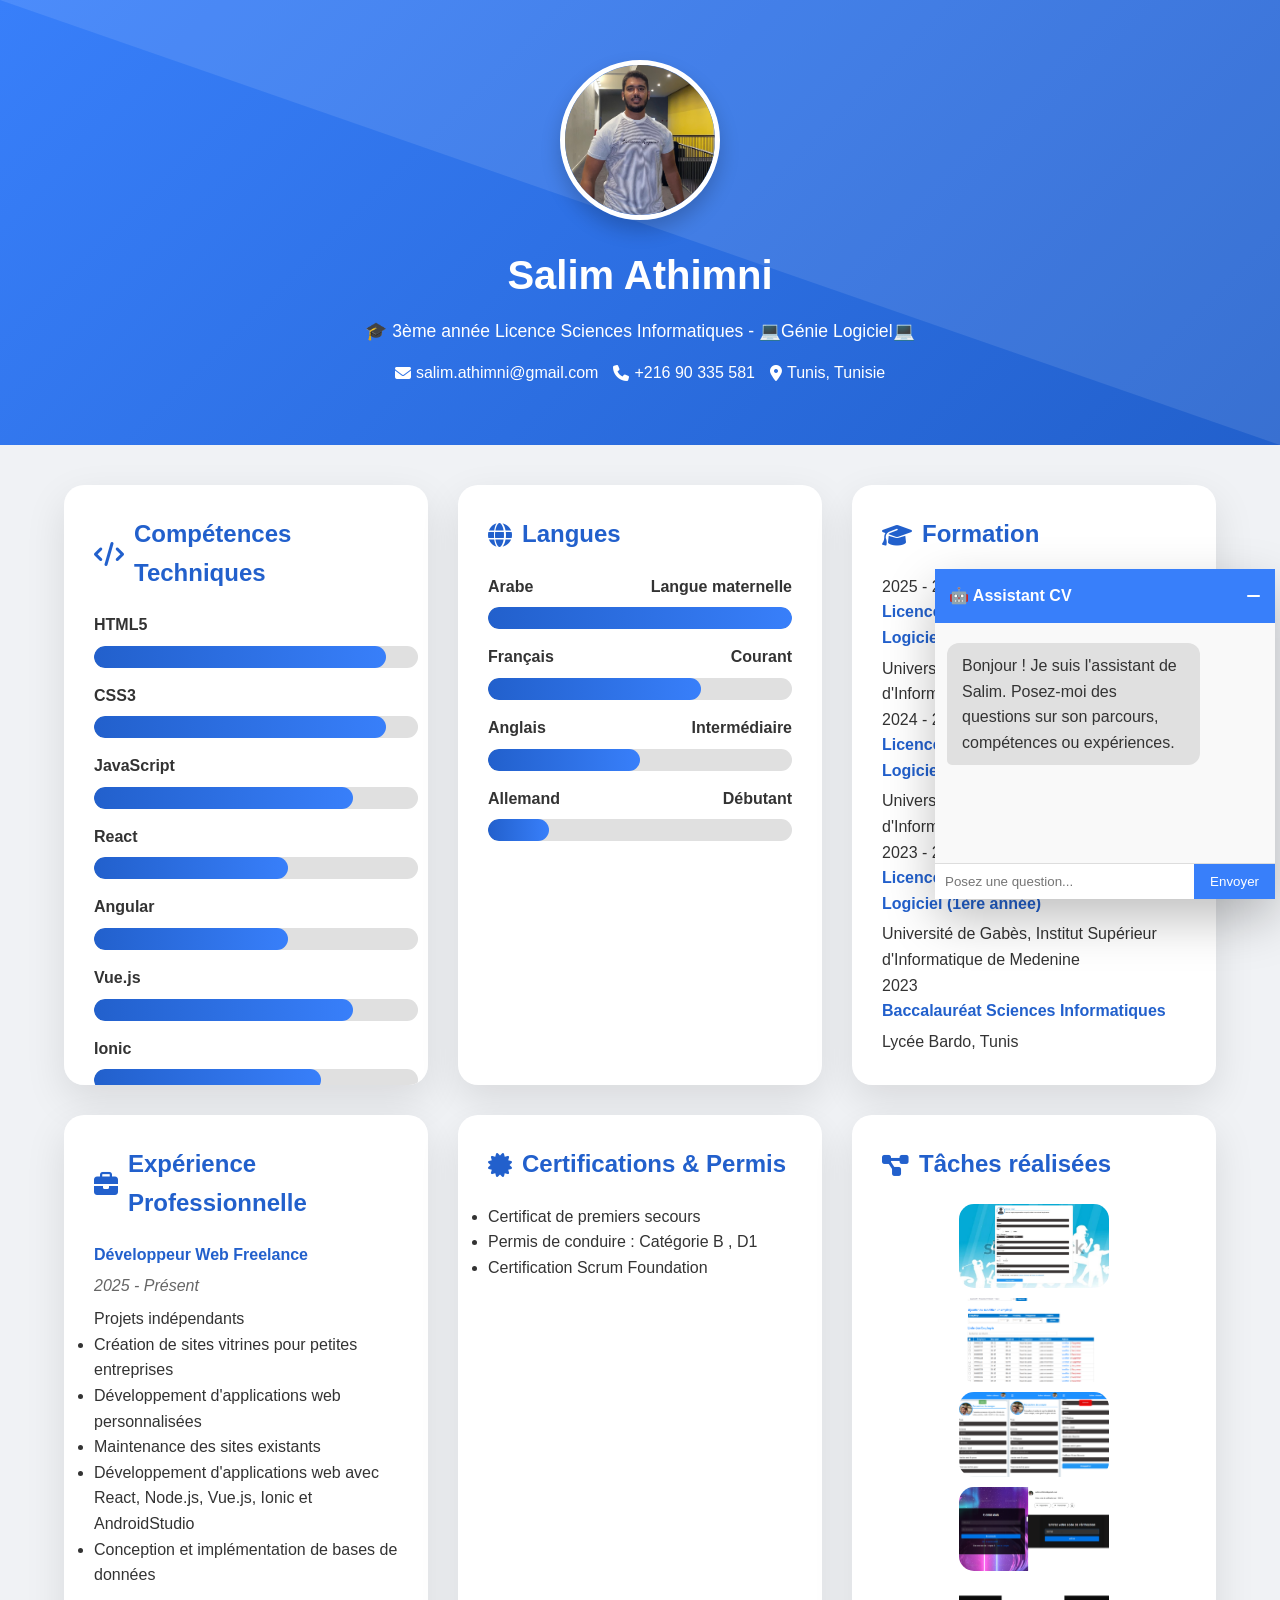
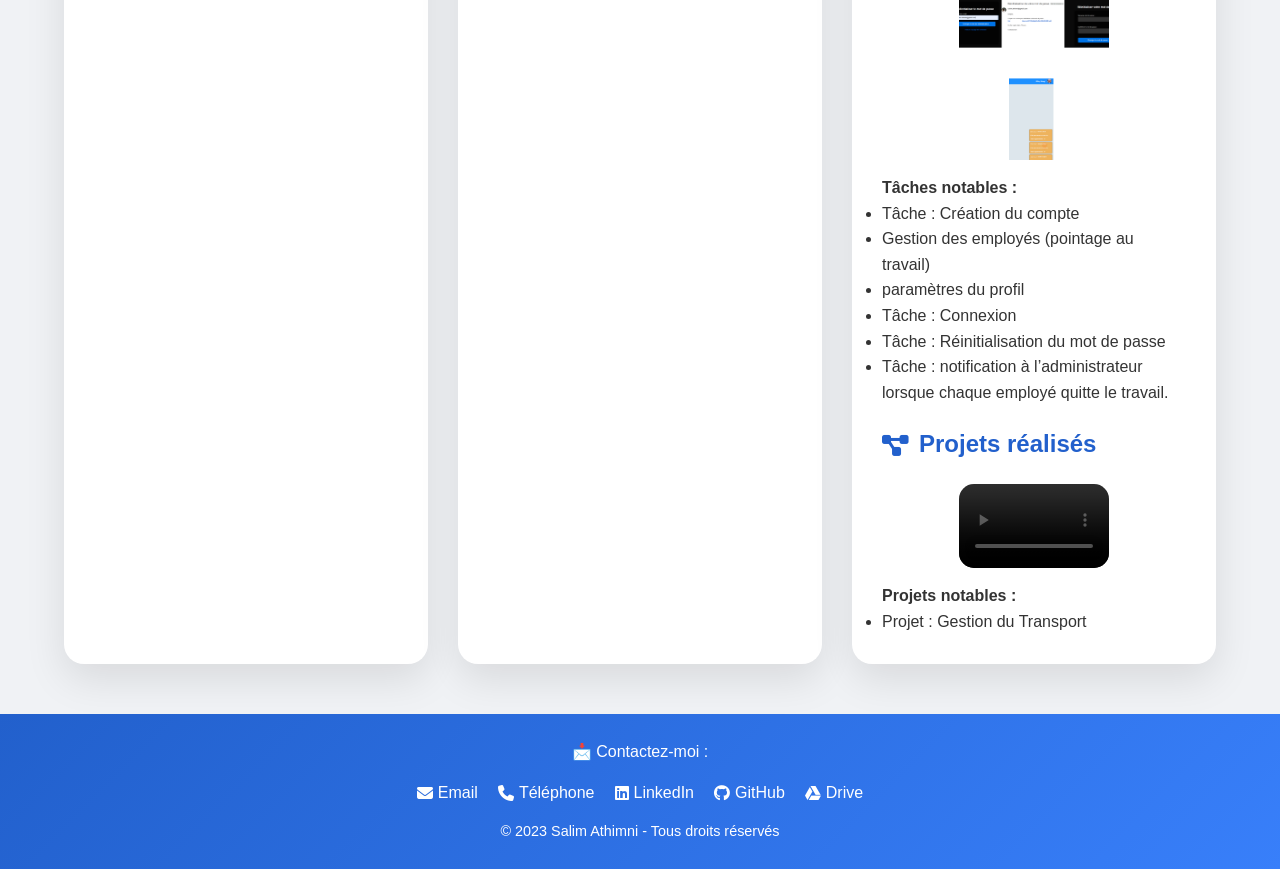
==== index.html @ bae34475 "Add files via upload" ====
<!DOCTYPE html>
<html lang="fr">
<head>
  <meta charset="UTF-8">
  <meta name="viewport" content="width=device-width, initial-scale=1.0">
  <link rel="shortcut icon" type="x-icon" href="icone.png">
  <title>CV - Salim Athimni</title>
  <link rel="stylesheet" href="https://cdnjs.cloudflare.com/ajax/libs/font-awesome/6.4.0/css/all.min.css">
  <link rel="stylesheet" href="style.css">
</head>
<body>
  <!-- Header -->
  <header class="header">
    <img src="Profil.png" alt="Photo de profil" class="profile-pic">
    <h1>Salim Athimni</h1>
    <p>🎓 3ème année Licence Sciences Informatiques - 💻Génie Logiciel💻</p>
    
    <div class="contact-header">
      <a href="mailto:salim.athimni@gmail.com"><i class="fas fa-envelope"></i> salim.athimni@gmail.com</a>
      <a href="tel:+21690335581"><i class="fas fa-phone"></i> +216 90 335 581</a>
      <a href="#"><i class="fas fa-map-marker-alt"></i> Tunis, Tunisie</a>
    </div>
  </header>

  <!-- Container -->
  <main class="container">
    <!-- Compétences -->
    <section class="card skills">
      <h2><i class="fas fa-code"></i> Compétences Techniques</h2>
      <div class="skill"><p>HTML5 <span></span></p><div class="skill-bar"><div style="width:90%"></div></div></div>
      <div class="skill"><p>CSS3 <span></span></p><div class="skill-bar"><div style="width:90%"></div></div></div>
      <div class="skill"><p>JavaScript <span></span></p><div class="skill-bar"><div style="width:80%"></div></div></div>
      <div class="skill"><p>React <span></span></p><div class="skill-bar"><div style="width:60%"></div></div></div>
      <div class="skill"><p>Angular <span></span></p><div class="skill-bar"><div style="width:60%"></div></div></div>
      <div class="skill"><p>Vue.js <span></span></p><div class="skill-bar"><div style="width:80%"></div></div></div>      
      <div class="skill"><p>Ionic <span></span></p><div class="skill-bar"><div style="width:70%"></div></div></div>      
      <div class="skill"><p>AndroidStudio <span></span></p><div class="skill-bar"><div style="width:70%"></div></div></div>      
      <div class="skill"><p>Python <span></span></p><div class="skill-bar"><div style="width:80%"></div></div></div>
      <div class="skill"><p>Java <span></span></p><div class="skill-bar"><div style="width:50%"></div></div></div>
      <div class="skill"><p>PHP / Laravel <span></span></p><div class="skill-bar"><div style="width:80%"></div></div></div>
      <div class="skill"><p>C# / .NET Core <span></span></p><div class="skill-bar"><div style="width:50%"></div></div></div>
      <div class="skill"><p>SQL Server <span></span></p><div class="skill-bar"><div style="width:70%"></div></div></div>
      <div class="skill"><p>MongoDB <span></span></p><div class="skill-bar"><div style="width:70%"></div></div></div>
      <div class="skill"><p>Docker <span></span></p><div class="skill-bar"><div style="width:60%"></div></div></div>
      <div class="skill"><p>Git & GitHub <span></span></p><div class="skill-bar"><div style="width:50%"></div></div></div>
      <div class="skill"><p>Réseau <span></span></p><div class="skill-bar"><div style="width:50%"></div></div></div>
      <div class="skill"><p>Sécurité informatique <span></span></p><div class="skill-bar"><div style="width:50%"></div></div></div>
      <div class="skill"><p>Machine Learning <span></span></p><div class="skill-bar"><div style="width:80%"></div></div></div>
      <div class="skill"><p>Data Science / AI <span></span></p><div class="skill-bar"><div style="width:50%"></div></div></div>
      <div class="skill"><p>Montage video / Photoshop <span></span></p><div class="skill-bar"><div style="width:70%"></div></div></div>
    </section>

    <!-- Langues -->
    <section class="card">
      <h2><i class="fas fa-globe"></i> Langues</h2>
      <div class="skill"><p>Arabe <span>Langue maternelle</span></p><div class="skill-bar"><div style="width:100%"></div></div></div>
      <div class="skill"><p>Français <span>Courant</span></p><div class="skill-bar"><div style="width:70%"></div></div></div>
      <div class="skill"><p>Anglais <span>Intermédiaire</span></p><div class="skill-bar"><div style="width:50%"></div></div></div>
      <div class="skill"><p>Allemand <span>Débutant</span></p><div class="skill-bar"><div style="width:20%"></div></div></div>
    </section>

    <!-- Education -->
    <section class="card">
      <h2><i class="fas fa-graduation-cap"></i> Formation</h2>
      <div class="timeline">
        <div class="timeline-item">
          <div class="timeline-date">2025 - 2026</div>
          <div class="experience-title">Licence Sciences Informatiques - Génie Logiciel (3ème année)</div>
          <p>Université de Gabès, Institut Supérieur d'Informatique de Medenine</p>
        </div>
        <div class="timeline-item">
          <div class="timeline-date">2024 - 2025</div>
          <div class="experience-title">Licence Sciences Informatiques - Génie Logiciel (2ème année)</div>
          <p>Université de Gabès, Institut Supérieur d'Informatique de Medenine</p>
        </div>
        <div class="timeline-item">
          <div class="timeline-date">2023 - 2024</div>
          <div class="experience-title">Licence Sciences Informatiques - Génie Logiciel (1ère année)</div>
          <p>Université de Gabès, Institut Supérieur d'Informatique de Medenine</p>
        </div>
        <div class="timeline-item">
          <div class="timeline-date">2023</div>
          <div class="experience-title">Baccalauréat Sciences Informatiques</div>
          <p>Lycée Bardo, Tunis</p>
        </div>
      </div>
    </section>

    <!-- Expérience -->
    <section class="card">
      <h2><i class="fas fa-briefcase"></i> Expérience Professionnelle</h2>
      <div class="experience-item">
        <div class="experience-title">Développeur Web Freelance</div>
        <div class="experience-date">2025 - Présent</div>
        <p>Projets indépendants</p>
        <ul>
          <li>Création de sites vitrines pour petites entreprises</li>
          <li>Développement d'applications web personnalisées</li>
          <li>Maintenance des sites existants</li>
          <li>Développement d'applications web avec React, Node.js, Vue.js, Ionic et AndroidStudio</li>
          <li>Conception et implémentation de bases de données</li>
        </ul>
      </div>
    </section>

    <!-- Certifications -->
    <section class="card">
      <h2><i class="fas fa-certificate"></i> Certifications & Permis</h2>
      <ul>
        <li>Certificat de premiers secours</li>
        <li>Permis de conduire : Catégorie B , D1</li>
        <li>Certification Scrum Foundation</li>
      </ul>
    </section>

    <!-- Projets -->
    <section class="card">
      <h2><i class="fas fa-project-diagram"></i> Tâches réalisées</h2>
      <div class="projects">
        <img src="app5.png" alt="Application" data-index="0">
        <img src="app1.png" alt="Application" data-index="1">
        <img src="app2.png" alt="Application" data-index="2">
        <img src="app3.png" alt="Application" data-index="3">
        <img src="app4.png" alt="Application" data-index="4">
        <img src="app6.png" alt="Application" data-index="5">
      </div>
      <ul class="project-list">
        <li data-index="0">Tâche : Création du compte</li>
        <li data-index="1">Tâche : Gestion des employés (pointage au travail)</li>
        <li data-index="2">Tâche : paramètres du profil</li>
        <li data-index="3">Tâche : Connexion</li>
        <li data-index="4">Tâche : Réinitialisation du mot de passe</li>
        <li data-index="5">Tâche : notification à l’administrateur lorsque chaque employé quitte le travail.</li>
      </ul>
      <div style="margin-top: 15px;">
        <p><strong>Tâches notables :</strong></p>
        <ul>
          <li>Tâche : Création du compte</li>
          <li>Gestion des employés (pointage au travail)</li>
          <li>paramètres du profil</li>
          <li>Tâche : Connexion</li>
          <li>Tâche : Réinitialisation du mot de passe</li>
          <li>Tâche : notification à l’administrateur lorsque chaque employé quitte le travail.</li>
        </ul>
      </div>
      <h2></h2>
      <h2><i class="fas fa-project-diagram"></i> Projets réalisés</h2>
      <div class="projects">
        <video controls>
          <source src="video.mp4" type="video/mp4">
          Your browser does not support the video tag.
        </video>
      </div>

      <ul class="project-list">
        <li data-index="6">Projet : Gestion du Transport</li>
      </ul>
      <div style="margin-top: 15px;">
        <p><strong>Projets notables :</strong></p>
        <ul>
          <li>Projet : Gestion du Transport</li>
        </ul>
      </div>
    </section>
  </main>

  <!-- Footer -->
  <footer>
    <p>📩 Contactez-moi :</p>
    <div class="contact-footer">
      <a href="mailto:salim.athimni@gmail.com"><i class="fas fa-envelope"></i> Email</a>
      <a href="tel:+21690335581"><i class="fas fa-phone"></i> Téléphone</a>
      <a href="https://www.linkedin.com/in/salim-athimni-62334922a/"><i class="fab fa-linkedin"></i> LinkedIn</a>
      <a href="https://github.com/salimathimni"><i class="fab fa-github"></i> GitHub</a>
      <a href="https://drive.google.com/drive/folders/1uixI01OGdnjlzvpD8tfCf9e4G8W64jQE?usp=sharing"><i class="fab fa-google-drive"></i> Drive</a>
    </div>
    <p style="margin-top: 15px; font-size: 0.9rem;">&copy; 2023 Salim Athimni - Tous droits réservés</p>
  </footer>

  <!-- Chatbot -->
  <div class="chatbot-floating" id="chatboot">
    <div class="chat-header">
      <span>🤖 Assistant CV</span>
      <i class="fas fa-minus minimize-btn"></i>
    </div>
    <div class="chat-body" id="chat-box">
      <div class="message bot">
        Bonjour ! Je suis l'assistant de Salim. Posez-moi des questions sur son parcours, compétences ou expériences.
      </div>
    </div>
    <div class="chat-footer">
      <input type="text" id="user-input" placeholder="Posez une question...">
      <button onclick="sendMessage()">Envoyer</button>
    </div>
  </div>
<script src="script.js"></script>
<script src="bloque1.js"></script>
<script src="bloque2.js"></script>
</body>
</html>
---- style.css ----
/* Reset & base */
* { margin:0; padding:0; box-sizing:border-box; }
body { font-family: 'Segoe UI', Tahoma, Geneva, Verdana, sans-serif; background:#f0f2f5; color:#333; line-height:1.6; }

/* Header */
.header { 
    text-align:center; 
    background: linear-gradient(135deg, #387ffa, #2260cc);
    color:white; 
    padding:60px 20px; 
    position: relative;
    overflow: hidden;
}
.header::before {
    content: '';
    position: absolute;
    top: 0;
    left: 0;
    right: 0;
    bottom: 0;
    background: url('data:image/svg+xml;utf8,<svg xmlns="http://www.w3.org/2000/svg" viewBox="0 0 100 100" preserveAspectRatio="none"><path d="M0,0 L100,0 L100,100 Z" fill="rgba(255,255,255,0.1)"/></svg>');
    background-size: cover;
}
.profile-pic { 
    width:160px; 
    height:160px; 
    border-radius:50%; 
    border:5px solid #fff; 
    margin-bottom:15px;
    box-shadow: 0 10px 20px rgba(0,0,0,0.2);
    position: relative;
    z-index: 1;
}
.header h1 {
    font-size: 2.5rem;
    margin-bottom: 10px;
    position: relative;
    z-index: 1;
}
.header p {
    font-size: 1.1rem;
    margin-bottom: 5px;
    position: relative;
    z-index: 1;
}
.contact-header {
    display: flex;
    justify-content: center;
    flex-wrap: wrap;
    gap: 15px;
    margin-top: 15px;
    position: relative;
    z-index: 1;
}
.contact-header a {
    color: white;
    text-decoration: none;
    display: flex;
    align-items: center;
    gap: 5px;
    transition: transform 0.3s;
}
.contact-header a:hover {
    transform: translateY(-3px);
}

/* Container */
.container { 
    width:90%; 
    max-width:1200px; 
    margin:40px auto; 
    display:grid; 
    grid-template-columns:repeat(auto-fit,minmax(320px,1fr)); 
    gap:30px; 
}

/* Cards */
.card { 
    background:#fff; 
    padding:30px; 
    border-radius:20px; 
    box-shadow:0 15px 40px rgba(0,0,0,0.1);
    transition: transform 0.3s, box-shadow 0.3s;
}
.card:hover {
    transform: translateY(-5px);
    box-shadow: 0 20px 50px rgba(0,0,0,0.15);
}
.card h2 { 
    margin-bottom:20px; 
    color:#2260cc; 
    display: flex;
    align-items: center;
    gap: 10px;
}

/* Skills */
.skill { margin-bottom:15px; }
.skill p { margin-bottom:8px; font-weight:600; display: flex; justify-content: space-between; }
.skill-bar { width:100%; height:22px; background:#e0e0e0; border-radius:12px; overflow:hidden; position: relative; }
.skill-bar div { 
    height:100%; 
    background:linear-gradient(90deg,#2260cc,#387ffa); 
    text-align:right; 
    line-height:22px; 
    color:white; 
    font-size:12px; 
    font-weight:bold; 
    padding-right:8px; 
    border-radius:12px;
    transition: width 1.5s ease-in-out;
}

/* Scroll compétences */
.card.skills { max-height:600px; overflow-y:auto; padding-right:10px; }
.card.skills::-webkit-scrollbar { width:6px; }
.card.skills::-webkit-scrollbar-thumb { background:#2260cc; border-radius:3px; }

/* Projects */
.projects { display:flex; gap:15px; flex-wrap:wrap; justify-content:center; }
.projects img { 
    width:calc(50% - 15px); 
    border-radius:15px; 
    transition:transform 0.3s;
    aspect-ratio: 16/9;
    object-fit: cover;
}
.projects img:hover { transform:scale(1.05); }

.projects video { 
  width: 150px;
  border-radius: 15px; 
  transition: transform 0.3s ease;
  cursor: pointer;
  aspect-ratio: 16/9;
  object-fit: cover;
}

.projects video:hover {
  transform: scale(5);
  z-index: 10;
  position: relative;
}


/* Footer */
footer { 
    text-align:center; 
    padding:25px; 
    background: linear-gradient(135deg, #2260cc, #387ffa);
    color:white; 
    margin-top:50px; 
}
.contact-footer { 
    display: flex;
    justify-content: center;
    flex-wrap: wrap;
    gap: 20px;
    margin-top: 15px;
}
.contact-footer a { 
    color:white; 
    text-decoration:none;
    display: flex;
    align-items: center;
    gap: 5px;
    transition: transform 0.3s;
}
.contact-footer a:hover {
    transform: translateY(-3px);
}

/* Chatbot */
.chatbot-floating { 
    position:fixed; 
    bottom:1px; 
    right:5px; 
    width:340px; 
    background:#fff; 
    border-radius:15px; 
    box-shadow:0 20px 50px rgba(0,0,0,0.25); 
    display:flex; 
    flex-direction:column;
    z-index: 1000;
    transition: transform 0.3s, opacity 0.3s;
}
.chatbot-floating.minimized {
    transform: translateY(calc(100% - 50px));
}
.chat-header { 
    background:#387ffa; 
    color:white; 
    padding:14px; 
    font-weight:700; 
    text-align:center;
    display: flex;
    justify-content: space-between;
    align-items: center;
    cursor: pointer;
}
.chat-body { 
    height:240px; 
    padding:12px; 
    overflow-y:auto; 
    background:#f9f9f9; 
    display: flex;
    flex-direction: column;
    gap: 10px;
}

.chat-footer { display:flex; border-top:1px solid #ddd; }
.chat-footer input { flex:1; padding:10px; border:none; outline:none; }
.chat-footer button { padding:10px 16px; border:none; background:#387ffa; color:white; cursor:pointer; transition: background 0.3s; }
.chat-footer button:hover { background:#5a0db5; }

/* Messages */
.message { 
    margin:8px 0; 
    padding:10px 15px; 
    border-radius:12px; 
    max-width:80%; 
    word-wrap: break-word;
    animation: fadeIn 0.3s ease-in-out;
}
@keyframes fadeIn {
    from { opacity: 0; transform: translateY(10px); }
    to { opacity: 1; transform: translateY(0); }
}
.user { 
    text-align:right; 
    background:#d0e6ff; 
    margin-left:auto; 
    border-bottom-right-radius: 5px;
}
.bot { 
    text-align:left; 
    background:#e0e0e0; 
    margin-right:auto;
    border-bottom-left-radius: 5px;
}

/* Responsive */
@media (max-width: 768px) {
    .container {
    grid-template-columns: 1fr;
    }
    .chatbot-floating {
    width: 300px;
    right: 15px;
    bottom: 15px;
    }
    .header h1 {
    font-size: 2rem;
    }
    .contact-header, .contact-footer {
    flex-direction: column;
    gap: 10px;
    }
}

/* Animation des barres de compétences */
@keyframes fillBar {
    from { width: 0; }
    to { width: attr(data-percent); }
}

/* Section expérience */
.experience-item {
    margin-bottom: 20px;
    padding-bottom: 15px;
    border-bottom: 1px solid #eee;
}
.experience-item:last-child {
    border-bottom: none;
}
.experience-title {
    font-weight: bold;
    color: #2260cc;
    margin-bottom: 5px;
}
.experience-date {
    font-style: italic;
    color: #666;
    margin-bottom: 8px;
}

.projects {
  display: flex;
  flex-wrap: wrap;
  justify-content: center;
  gap: 10px;
}

.projects img {
  width: 150px;
  transition: transform 0.3s ease;
  cursor: pointer;
}

.projects img:hover {
  transform: scale(5);
  z-index: 10;
  position: relative;
}


.project-list {
  position: relative;
  list-style: none;
  padding: 0;
}

.project-list li {
  position: absolute;
  top: 50%;
  left: 50%;
  transform: translate(-50%, -50%) scale(0);
  background: rgba(255,255,255,0.9);
  padding: 20px;
  border: 1px solid #333;
  border-radius: 8px;
  transition: transform 0.3s ease, opacity 0.3s ease;
  opacity: 0;
  z-index: 9999;
}

.project-list li.active {
  transform: translate(-50%, -50%) scale(1);
  opacity: 1;
}
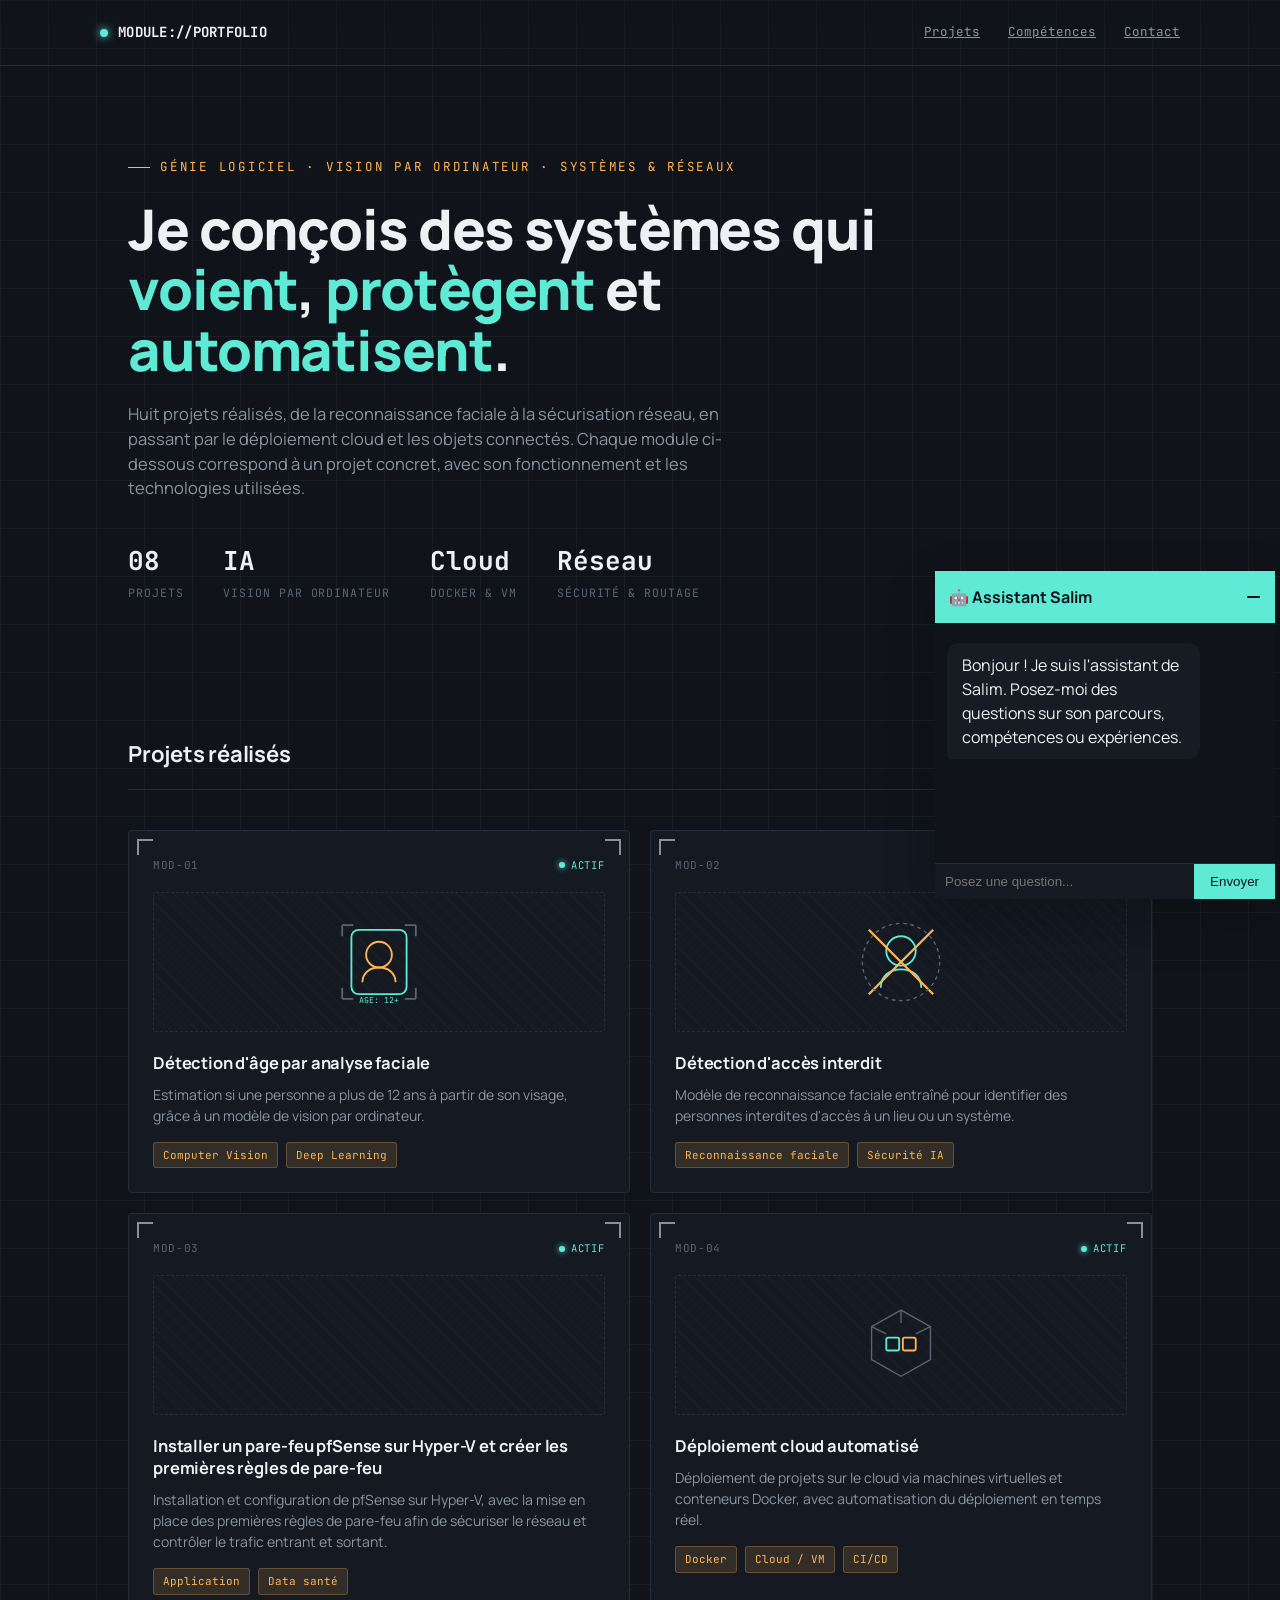
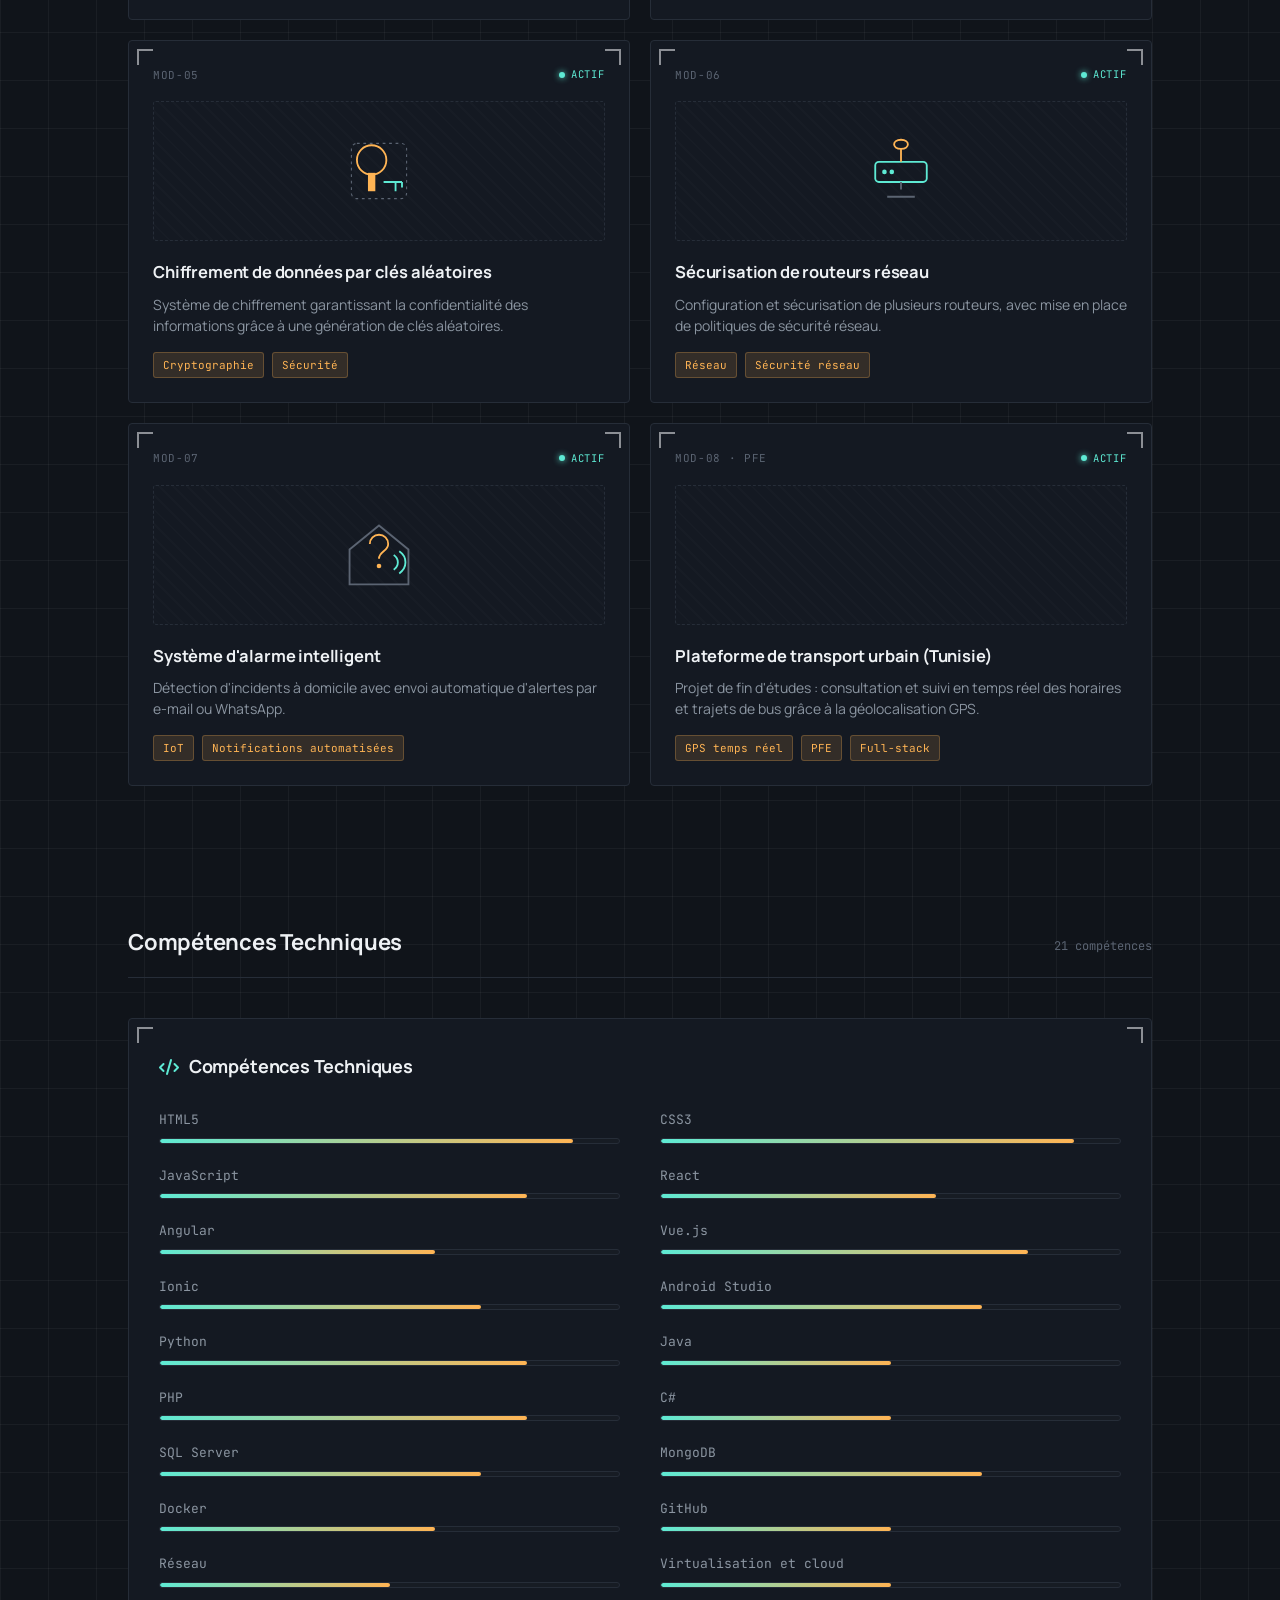
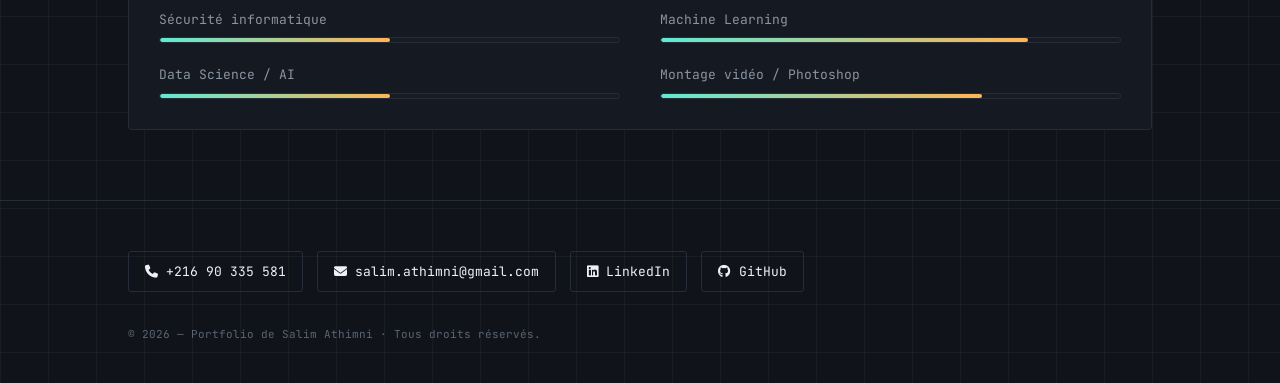
==== commit 6566595c: "Add files via upload" ====
--- a/index.html
+++ b/index.html
@@ -1,200 +1,723 @@
-<!DOCTYPE html>
-<html lang="fr">
-<head>
-  <meta charset="UTF-8">
-  <meta name="viewport" content="width=device-width, initial-scale=1.0">
-  <link rel="shortcut icon" type="x-icon" href="icone.png">
-  <title>CV - Salim Athimni</title>
-  <link rel="stylesheet" href="https://cdnjs.cloudflare.com/ajax/libs/font-awesome/6.4.0/css/all.min.css">
-  <link rel="stylesheet" href="style.css">
-</head>
-<body>
-  <!-- Header -->
-  <header class="header">
-    <img src="Profil.png" alt="Photo de profil" class="profile-pic">
-    <h1>Salim Athimni</h1>
-    <p>🎓 3ème année Licence Sciences Informatiques - 💻Génie Logiciel💻</p>
-    
-    <div class="contact-header">
-      <a href="mailto:salim.athimni@gmail.com"><i class="fas fa-envelope"></i> salim.athimni@gmail.com</a>
-      <a href="tel:+21690335581"><i class="fas fa-phone"></i> +216 90 335 581</a>
-      <a href="#"><i class="fas fa-map-marker-alt"></i> Tunis, Tunisie</a>
-    </div>
-  </header>
-
-  <!-- Container -->
-  <main class="container">
-    <!-- Compétences -->
-    <section class="card skills">
-      <h2><i class="fas fa-code"></i> Compétences Techniques</h2>
-      <div class="skill"><p>HTML5 <span></span></p><div class="skill-bar"><div style="width:90%"></div></div></div>
-      <div class="skill"><p>CSS3 <span></span></p><div class="skill-bar"><div style="width:90%"></div></div></div>
-      <div class="skill"><p>JavaScript <span></span></p><div class="skill-bar"><div style="width:80%"></div></div></div>
-      <div class="skill"><p>React <span></span></p><div class="skill-bar"><div style="width:60%"></div></div></div>
-      <div class="skill"><p>Angular <span></span></p><div class="skill-bar"><div style="width:60%"></div></div></div>
-      <div class="skill"><p>Vue.js <span></span></p><div class="skill-bar"><div style="width:80%"></div></div></div>      
-      <div class="skill"><p>Ionic <span></span></p><div class="skill-bar"><div style="width:70%"></div></div></div>      
-      <div class="skill"><p>AndroidStudio <span></span></p><div class="skill-bar"><div style="width:70%"></div></div></div>      
-      <div class="skill"><p>Python <span></span></p><div class="skill-bar"><div style="width:80%"></div></div></div>
-      <div class="skill"><p>Java <span></span></p><div class="skill-bar"><div style="width:50%"></div></div></div>
-      <div class="skill"><p>PHP / Laravel <span></span></p><div class="skill-bar"><div style="width:80%"></div></div></div>
-      <div class="skill"><p>C# / .NET Core <span></span></p><div class="skill-bar"><div style="width:50%"></div></div></div>
-      <div class="skill"><p>SQL Server <span></span></p><div class="skill-bar"><div style="width:70%"></div></div></div>
-      <div class="skill"><p>MongoDB <span></span></p><div class="skill-bar"><div style="width:70%"></div></div></div>
-      <div class="skill"><p>Docker <span></span></p><div class="skill-bar"><div style="width:60%"></div></div></div>
-      <div class="skill"><p>Git & GitHub <span></span></p><div class="skill-bar"><div style="width:50%"></div></div></div>
-      <div class="skill"><p>Réseau <span></span></p><div class="skill-bar"><div style="width:50%"></div></div></div>
-      <div class="skill"><p>Sécurité informatique <span></span></p><div class="skill-bar"><div style="width:50%"></div></div></div>
-      <div class="skill"><p>Machine Learning <span></span></p><div class="skill-bar"><div style="width:80%"></div></div></div>
-      <div class="skill"><p>Data Science / AI <span></span></p><div class="skill-bar"><div style="width:50%"></div></div></div>
-      <div class="skill"><p>Montage video / Photoshop <span></span></p><div class="skill-bar"><div style="width:70%"></div></div></div>
-    </section>
-
-    <!-- Langues -->
-    <section class="card">
-      <h2><i class="fas fa-globe"></i> Langues</h2>
-      <div class="skill"><p>Arabe <span>Langue maternelle</span></p><div class="skill-bar"><div style="width:100%"></div></div></div>
-      <div class="skill"><p>Français <span>Courant</span></p><div class="skill-bar"><div style="width:70%"></div></div></div>
-      <div class="skill"><p>Anglais <span>Intermédiaire</span></p><div class="skill-bar"><div style="width:50%"></div></div></div>
-      <div class="skill"><p>Allemand <span>Débutant</span></p><div class="skill-bar"><div style="width:20%"></div></div></div>
-    </section>
-
-    <!-- Education -->
-    <section class="card">
-      <h2><i class="fas fa-graduation-cap"></i> Formation</h2>
-      <div class="timeline">
-        <div class="timeline-item">
-          <div class="timeline-date">2025 - 2026</div>
-          <div class="experience-title">Licence Sciences Informatiques - Génie Logiciel (3ème année)</div>
-          <p>Université de Gabès, Institut Supérieur d'Informatique de Medenine</p>
-        </div>
-        <div class="timeline-item">
-          <div class="timeline-date">2024 - 2025</div>
-          <div class="experience-title">Licence Sciences Informatiques - Génie Logiciel (2ème année)</div>
-          <p>Université de Gabès, Institut Supérieur d'Informatique de Medenine</p>
-        </div>
-        <div class="timeline-item">
-          <div class="timeline-date">2023 - 2024</div>
-          <div class="experience-title">Licence Sciences Informatiques - Génie Logiciel (1ère année)</div>
-          <p>Université de Gabès, Institut Supérieur d'Informatique de Medenine</p>
-        </div>
-        <div class="timeline-item">
-          <div class="timeline-date">2023</div>
-          <div class="experience-title">Baccalauréat Sciences Informatiques</div>
-          <p>Lycée Bardo, Tunis</p>
-        </div>
-      </div>
-    </section>
-
-    <!-- Expérience -->
-    <section class="card">
-      <h2><i class="fas fa-briefcase"></i> Expérience Professionnelle</h2>
-      <div class="experience-item">
-        <div class="experience-title">Développeur Web Freelance</div>
-        <div class="experience-date">2025 - Présent</div>
-        <p>Projets indépendants</p>
-        <ul>
-          <li>Création de sites vitrines pour petites entreprises</li>
-          <li>Développement d'applications web personnalisées</li>
-          <li>Maintenance des sites existants</li>
-          <li>Développement d'applications web avec React, Node.js, Vue.js, Ionic et AndroidStudio</li>
-          <li>Conception et implémentation de bases de données</li>
-        </ul>
-      </div>
-    </section>
-
-    <!-- Certifications -->
-    <section class="card">
-      <h2><i class="fas fa-certificate"></i> Certifications & Permis</h2>
-      <ul>
-        <li>Certificat de premiers secours</li>
-        <li>Permis de conduire : Catégorie B , D1</li>
-        <li>Certification Scrum Foundation</li>
-      </ul>
-    </section>
-
-    <!-- Projets -->
-    <section class="card">
-      <h2><i class="fas fa-project-diagram"></i> Tâches réalisées</h2>
-      <div class="projects">
-        <img src="app5.png" alt="Application" data-index="0">
-        <img src="app1.png" alt="Application" data-index="1">
-        <img src="app2.png" alt="Application" data-index="2">
-        <img src="app3.png" alt="Application" data-index="3">
-        <img src="app4.png" alt="Application" data-index="4">
-        <img src="app6.png" alt="Application" data-index="5">
-      </div>
-      <ul class="project-list">
-        <li data-index="0">Tâche : Création du compte</li>
-        <li data-index="1">Tâche : Gestion des employés (pointage au travail)</li>
-        <li data-index="2">Tâche : paramètres du profil</li>
-        <li data-index="3">Tâche : Connexion</li>
-        <li data-index="4">Tâche : Réinitialisation du mot de passe</li>
-        <li data-index="5">Tâche : notification à l’administrateur lorsque chaque employé quitte le travail.</li>
-      </ul>
-      <div style="margin-top: 15px;">
-        <p><strong>Tâches notables :</strong></p>
-        <ul>
-          <li>Tâche : Création du compte</li>
-          <li>Gestion des employés (pointage au travail)</li>
-          <li>paramètres du profil</li>
-          <li>Tâche : Connexion</li>
-          <li>Tâche : Réinitialisation du mot de passe</li>
-          <li>Tâche : notification à l’administrateur lorsque chaque employé quitte le travail.</li>
-        </ul>
-      </div>
-      <h2></h2>
-      <h2><i class="fas fa-project-diagram"></i> Projets réalisés</h2>
-      <div class="projects">
-        <video controls>
-          <source src="video.mp4" type="video/mp4">
-          Your browser does not support the video tag.
-        </video>
-      </div>
-
-      <ul class="project-list">
-        <li data-index="6">Projet : Gestion du Transport</li>
-      </ul>
-      <div style="margin-top: 15px;">
-        <p><strong>Projets notables :</strong></p>
-        <ul>
-          <li>Projet : Gestion du Transport</li>
-        </ul>
-      </div>
-    </section>
-  </main>
-
-  <!-- Footer -->
-  <footer>
-    <p>📩 Contactez-moi :</p>
-    <div class="contact-footer">
-      <a href="mailto:salim.athimni@gmail.com"><i class="fas fa-envelope"></i> Email</a>
-      <a href="tel:+21690335581"><i class="fas fa-phone"></i> Téléphone</a>
-      <a href="https://www.linkedin.com/in/salim-athimni-62334922a/"><i class="fab fa-linkedin"></i> LinkedIn</a>
-      <a href="https://github.com/salimathimni"><i class="fab fa-github"></i> GitHub</a>
-      <a href="https://drive.google.com/drive/folders/1uixI01OGdnjlzvpD8tfCf9e4G8W64jQE?usp=sharing"><i class="fab fa-google-drive"></i> Drive</a>
-    </div>
-    <p style="margin-top: 15px; font-size: 0.9rem;">&copy; 2023 Salim Athimni - Tous droits réservés</p>
-  </footer>
-
-  <!-- Chatbot -->
-  <div class="chatbot-floating" id="chatboot">
-    <div class="chat-header">
-      <span>🤖 Assistant CV</span>
-      <i class="fas fa-minus minimize-btn"></i>
-    </div>
-    <div class="chat-body" id="chat-box">
-      <div class="message bot">
-        Bonjour ! Je suis l'assistant de Salim. Posez-moi des questions sur son parcours, compétences ou expériences.
-      </div>
-    </div>
-    <div class="chat-footer">
-      <input type="text" id="user-input" placeholder="Posez une question...">
-      <button onclick="sendMessage()">Envoyer</button>
-    </div>
-  </div>
-<script src="script.js"></script>
-<script src="bloque1.js"></script>
-<script src="bloque2.js"></script>
-</body>
+<!DOCTYPE html>
+<html lang="fr">
+<head>
+<meta charset="UTF-8">
+<meta name="viewport" content="width=device-width, initial-scale=1.0">
+<title>Portfolio — Génie Logiciel</title>
+<link rel="preconnect" href="https://fonts.googleapis.com">
+<link rel="shortcut icon" type="x-icon" href="icone.png">
+<link rel="preconnect" href="https://fonts.gstatic.com" crossorigin>
+<link href="https://fonts.googleapis.com/css2?family=JetBrains+Mono:wght@400;500;700;800&family=Manrope:wght@400;500;600;700;800&display=swap" rel="stylesheet">
+<link rel="stylesheet" href="https://cdnjs.cloudflare.com/ajax/libs/font-awesome/6.5.1/css/all.min.css">
+<link rel="stylesheet" href="style.css">
+<style>
+  :root{
+    --bg: #10141a;
+    --bg-elevated: #171c24;
+    --bg-card: #141922;
+    --grid-line: rgba(255,255,255,0.045);
+    --accent-amber: #ffb454;
+    --accent-amber-dim: #ffb45422;
+    --accent-teal: #5eead4;
+    --accent-teal-dim: #5eead422;
+    --text-primary: #eef1f4;
+    --text-secondary: #8b95a1;
+    --text-tertiary: #5b6472;
+    --border: #262d38;
+    --border-hover: #3a4453;
+    --mono: 'JetBrains Mono', monospace;
+    --sans: 'Manrope', sans-serif;
+  }
+
+  *{ margin:0; padding:0; box-sizing:border-box; }
+
+  html{ scroll-behavior: smooth; }
+
+  body{
+    background:
+      linear-gradient(var(--grid-line) 1px, transparent 1px) 0 0/48px 48px,
+      linear-gradient(90deg, var(--grid-line) 1px, transparent 1px) 0 0/48px 48px,
+      var(--bg);
+    color: var(--text-primary);
+    font-family: var(--sans);
+    line-height: 1.5;
+    min-height: 100vh;
+  }
+
+  a{ color: inherit; }
+
+  .wrap{
+    max-width: 1080px;
+    margin: 0 auto;
+    padding: 0 28px;
+  }
+
+  /* ---------- HEADER ---------- */
+  header{
+    border-bottom: 1px solid var(--border);
+    background: linear-gradient(180deg, rgba(16,20,26,0.4), transparent);
+  }
+  .nav{
+    display:flex;
+    align-items:center;
+    justify-content:space-between;
+    padding: 22px 0;
+  }
+  .logo{
+    font-family: var(--mono);
+    font-weight: 700;
+    letter-spacing: 0.02em;
+    font-size: 14px;
+    color: var(--text-primary);
+    display:flex;
+    align-items:center;
+    gap:10px;
+  }
+  .logo::before{
+    content:"";
+    width:8px; height:8px;
+    border-radius:50%;
+    background: var(--accent-teal);
+    box-shadow: 0 0 8px var(--accent-teal);
+    display:inline-block;
+  }
+  .nav-links{
+    display:flex;
+    gap: 28px;
+    font-family: var(--mono);
+    font-size: 12.5px;
+    color: var(--text-secondary);
+  }
+  .nav-links a:hover{ color: var(--accent-teal); }
+
+  /* ---------- HERO ---------- */
+  .hero{
+    padding: 92px 0 64px;
+    position: relative;
+  }
+  .eyebrow{
+    font-family: var(--mono);
+    font-size: 12.5px;
+    color: var(--accent-amber);
+    letter-spacing: 0.14em;
+    text-transform: uppercase;
+    display:flex;
+    align-items:center;
+    gap: 10px;
+    margin-bottom: 22px;
+  }
+  .eyebrow::before{
+    content:"";
+    width: 22px; height:1px;
+    background: var(--accent-amber);
+  }
+  h1{
+    font-family: var(--sans);
+    font-weight: 800;
+    font-size: clamp(34px, 5vw, 56px);
+    line-height: 1.08;
+    letter-spacing: -0.02em;
+    max-width: 820px;
+  }
+  h1 .hl{ color: var(--accent-teal); }
+  .hero-desc{
+    margin-top: 22px;
+    max-width: 620px;
+    color: var(--text-secondary);
+    font-size: 16.5px;
+  }
+  .hero-meta{
+    margin-top: 40px;
+    display:flex;
+    gap: 40px;
+    flex-wrap: wrap;
+    font-family: var(--mono);
+  }
+  .hero-meta .stat b{
+    display:block;
+    font-size: 26px;
+    color: var(--text-primary);
+    font-weight: 700;
+  }
+  .hero-meta .stat span{
+    font-size: 11.5px;
+    color: var(--text-tertiary);
+    text-transform: uppercase;
+    letter-spacing: 0.08em;
+  }
+
+  /* ---------- SECTION HEADS ---------- */
+  .section{ padding: 70px 0; }
+  .section-head{
+    display:flex;
+    align-items:baseline;
+    justify-content:space-between;
+    margin-bottom: 40px;
+    border-bottom: 1px solid var(--border);
+    padding-bottom: 18px;
+  }
+  .section-head h2{
+    font-size: 22px;
+    font-weight: 700;
+    letter-spacing: -0.01em;
+  }
+  .section-head .count{
+    font-family: var(--mono);
+    font-size: 12px;
+    color: var(--text-tertiary);
+  }
+
+  /* ---------- PROJECT GRID ---------- */
+  .grid{
+    display:grid;
+    grid-template-columns: repeat(2, 1fr);
+    gap: 20px;
+  }
+  @media (max-width: 760px){
+    .grid{ grid-template-columns: 1fr; }
+  }
+
+  .card{
+    position:relative;
+    background: var(--bg-card);
+    border: 1px solid var(--border);
+    border-radius: 4px;
+    padding: 26px 24px 24px;
+    transition: border-color .25s ease, transform .25s ease;
+    overflow:hidden;
+  }
+  .card:hover{
+    border-color: var(--border-hover);
+    transform: translateY(-2px);
+  }
+  /* viewfinder corner brackets — signature element */
+  .card::before, .card::after,
+  .bracket-br, .bracket-bl{
+    content:"";
+    position:absolute;
+    width: 14px; height:14px;
+    border-color: var(--accent-teal);
+    opacity: 0.55;
+    transition: opacity .25s ease, width .25s ease, height .25s ease;
+  }
+  .card::before{ top:8px; left:8px; border-top:2px solid; border-left:2px solid; }
+  .card::after{ top:8px; right:8px; border-top:2px solid; border-right:2px solid; }
+  .card:hover::before, .card:hover::after{ width:20px; height:20px; opacity:1; }
+
+  .card-top{
+    display:flex;
+    align-items:center;
+    justify-content:space-between;
+    margin-bottom: 18px;
+  }
+  .mod-id{
+    font-family: var(--mono);
+    font-size: 11px;
+    color: var(--text-tertiary);
+    letter-spacing: 0.06em;
+  }
+  .status{
+    font-family: var(--mono);
+    font-size: 10.5px;
+    letter-spacing: 0.08em;
+    text-transform: uppercase;
+    color: var(--accent-teal);
+    display:flex;
+    align-items:center;
+    gap:6px;
+  }
+  .status::before{
+    content:"";
+    width:6px; height:6px;
+    border-radius:50%;
+    background: var(--accent-teal);
+    box-shadow: 0 0 6px var(--accent-teal);
+  }
+
+  .card-icon{
+    width: 100%;
+    height: 140px;
+    border: 1px dashed var(--border);
+    border-radius: 3px;
+    display:flex;
+    align-items:center;
+    justify-content:center;
+    background:
+      repeating-linear-gradient(45deg, rgba(255,255,255,0.015) 0 2px, transparent 2px 10px);
+    margin-bottom: 20px;
+    overflow: hidden;
+  }
+  .card-icon svg{ width: 92px; height:92px; }
+  .card-icon video{
+    width: 100%;
+    height: 100%;
+    object-fit: cover;
+    display: block;
+  }
+
+  .card h3{
+    font-size: 16.5px;
+    font-weight: 700;
+    line-height:1.35;
+    margin-bottom: 10px;
+    letter-spacing: -0.01em;
+  }
+  .card p{
+    font-size: 14px;
+    color: var(--text-secondary);
+    margin-bottom: 16px;
+  }
+  .tags{
+    display:flex;
+    flex-wrap:wrap;
+    gap: 8px;
+  }
+  .tag{
+    font-family: var(--mono);
+    font-size: 11px;
+    color: var(--accent-amber);
+    background: var(--accent-amber-dim);
+    border: 1px solid rgba(255,180,84,0.25);
+    padding: 4px 9px;
+    border-radius: 3px;
+  }
+
+  /* ---------- SKILLS ---------- */
+  .skills-card{
+    background: var(--bg-card);
+    border: 1px solid var(--border);
+    border-radius: 4px;
+    padding: 34px 30px 30px;
+    position: relative;
+  }
+  .skills-card::before, .skills-card::after{
+    content:"";
+    position:absolute;
+    width: 14px; height:14px;
+    border-color: var(--accent-teal);
+    opacity: 0.55;
+  }
+  .skills-card::before{ top:8px; left:8px; border-top:2px solid; border-left:2px solid; }
+  .skills-card::after{ top:8px; right:8px; border-top:2px solid; border-right:2px solid; }
+
+  .skills-title{
+    display:flex;
+    align-items:center;
+    gap: 10px;
+    font-size: 18px;
+    font-weight: 700;
+    letter-spacing: -0.01em;
+    margin-bottom: 30px;
+    color: var(--text-primary);
+  }
+  .skills-title i{
+    color: var(--accent-teal);
+    font-size: 16px;
+  }
+
+  .skills-list{
+    display:grid;
+    grid-template-columns: repeat(2, 1fr);
+    gap: 22px 40px;
+  }
+  @media (max-width: 760px){
+    .skills-list{ grid-template-columns: 1fr; }
+  }
+
+  .skill{ width: 100%; }
+  .skill-label{
+    display:flex;
+    align-items:baseline;
+    justify-content:space-between;
+    font-family: var(--mono);
+    font-size: 13px;
+    color: var(--text-secondary);
+    margin-bottom: 8px;
+  }
+  .skill-label .skill-pct{
+    font-size: 11.5px;
+    color: var(--accent-amber);
+  }
+  .skill-bar{
+    width: 100%;
+    height: 6px;
+    background: var(--bg-elevated);
+    border: 1px solid var(--border);
+    border-radius: 3px;
+    overflow: hidden;
+  }
+  .skill-bar-fill{
+    height: 100%;
+    border-radius: 3px;
+    background: linear-gradient(90deg, var(--accent-teal), var(--accent-amber));
+    transition: width 1s ease;
+  }
+
+  /* ---------- FOOTER / CONTACT ---------- */
+  footer{
+    border-top: 1px solid var(--border);
+    padding: 50px 0 40px;
+  }
+  .footer-grid{
+    display:flex;
+    justify-content: space-between;
+    align-items:flex-end;
+    flex-wrap: wrap;
+    gap: 24px;
+  }
+  footer h2{
+    font-size: 24px;
+    font-weight: 800;
+    max-width: 420px;
+    letter-spacing:-0.01em;
+  }
+  .contact-links{
+    display:flex;
+    gap: 14px;
+    flex-wrap: wrap;
+  }
+  .contact-links a{
+    font-family: var(--mono);
+    font-size: 13px;
+    padding: 10px 16px;
+    border: 1px solid var(--border);
+    border-radius: 3px;
+    color: var(--text-primary);
+    text-decoration:none;
+    transition: border-color .2s ease, color .2s ease;
+  }
+  .contact-links a:hover{
+    border-color: var(--accent-teal);
+    color: var(--accent-teal);
+  }
+  .fine-print{
+    margin-top: 34px;
+    font-family: var(--mono);
+    font-size: 11px;
+    color: var(--text-tertiary);
+  }
+
+  ::selection{ background: var(--accent-teal); color: #0a0e12; }
+
+  @media (prefers-reduced-motion: reduce){
+    *{ transition: none !important; }
+  }
+</style>
+</head>
+<body>
+<header>
+  <div class="wrap nav">
+    <div class="logo">MODULE://PORTFOLIO</div>
+    <div class="nav-links">
+      <a href="#projets">Projets</a>
+      <a href="#competences">Compétences</a>
+      <a href="#contact">Contact</a>
+    </div>
+  </div>
+</header>
+
+<section class="hero">
+  <div class="wrap">
+    <div class="eyebrow">Génie Logiciel · Vision par ordinateur · Systèmes & réseaux</div>
+    <h1>Je conçois des systèmes qui <span class="hl">voient</span>, <span class="hl">protègent</span> et <span class="hl">automatisent</span>.</h1>
+    <p class="hero-desc">
+      Huit projets réalisés, de la reconnaissance faciale à la sécurisation réseau,
+      en passant par le déploiement cloud et les objets connectés. Chaque module ci-dessous
+      correspond à un projet concret, avec son fonctionnement et les technologies utilisées.
+    </p>
+    <div class="hero-meta">
+      <div class="stat"><b>08</b><span>Projets</span></div>
+      <div class="stat"><b>IA</b><span>Vision par ordinateur</span></div>
+      <div class="stat"><b>Cloud</b><span>Docker & VM</span></div>
+      <div class="stat"><b>Réseau</b><span>Sécurité & routage</span></div>
+    </div>
+  </div>
+</section>
+
+<section class="section" id="projets">
+  <div class="wrap">
+    <div class="section-head">
+      <h2>Projets réalisés</h2>
+      <span class="count">08 modules</span>
+    </div>
+
+    <div class="grid">
+
+      <!-- 1 -->
+      <div class="card">
+        <div class="card-top"><span class="mod-id">MOD-01</span><span class="status">Actif</span></div>
+        <div class="card-icon">
+          <svg viewBox="0 0 100 100" fill="none">
+            <rect x="20" y="15" width="60" height="70" rx="8" stroke="var(--accent-teal)" stroke-width="2"/>
+            <circle cx="50" cy="42" r="14" stroke="var(--accent-amber)" stroke-width="2"/>
+            <path d="M32 72c0-10 8-16 18-16s18 6 18 16" stroke="var(--accent-amber)" stroke-width="2"/>
+            <path d="M10 10h12M10 10v12M90 10h-12M90 10v12M10 90h12M10 90v-12M90 90h-12M90 90v-12" stroke="var(--text-tertiary)" stroke-width="2"/>
+            <text x="50" y="95" text-anchor="middle" font-family="JetBrains Mono" font-size="9" fill="var(--accent-teal)">AGE: 12+</text>
+          </svg>
+        </div>
+        <h3>Détection d'âge par analyse faciale</h3>
+        <p>Estimation si une personne a plus de 12 ans à partir de son visage, grâce à un modèle de vision par ordinateur.</p>
+        <div class="tags"><span class="tag">Computer Vision</span><span class="tag">Deep Learning</span></div>
+      </div>
+
+      <!-- 2 -->
+      <div class="card">
+        <div class="card-top"><span class="mod-id">MOD-02</span><span class="status">Actif</span></div>
+        <div class="card-icon">
+          <svg viewBox="0 0 100 100" fill="none">
+            <circle cx="50" cy="38" r="16" stroke="var(--accent-teal)" stroke-width="2"/>
+            <path d="M28 78c0-13 10-20 22-20s22 7 22 20" stroke="var(--accent-teal)" stroke-width="2"/>
+            <path d="M15 15 L85 85 M85 15 L15 85" stroke="var(--accent-amber)" stroke-width="2.5"/>
+            <circle cx="50" cy="50" r="42" stroke="var(--text-tertiary)" stroke-width="1.5" stroke-dasharray="4 4"/>
+          </svg>
+        </div>
+        <h3>Détection d'accès interdit</h3>
+        <p>Modèle de reconnaissance faciale entraîné pour identifier des personnes interdites d'accès à un lieu ou un système.</p>
+        <div class="tags"><span class="tag">Reconnaissance faciale</span><span class="tag">Sécurité IA</span></div>
+      </div>
+
+      <!-- 3 -->
+      <div class="card">
+        <div class="card-top"><span class="mod-id">MOD-03</span><span class="status">Actif</span></div>
+        <div class="card-icon">
+          <video autoplay muted loop playsinline>
+            <source src="V2.mp4" type="video/mp4">
+            Votre navigateur ne supporte pas la vidéo.
+          </video>
+        </div>
+        <h3>Installer un pare-feu pfSense sur Hyper-V et créer les premières règles de pare-feu</h3>
+        <p>Installation et configuration de pfSense sur Hyper-V, avec la mise en place des premières règles de pare-feu afin de sécuriser le réseau et contrôler le trafic entrant et sortant.</p>
+        <div class="tags"><span class="tag">Application</span><span class="tag">Data santé</span></div>
+      </div>
+
+      <!-- 4 -->
+      <div class="card">
+        <div class="card-top"><span class="mod-id">MOD-04</span><span class="status">Actif</span></div>
+        <div class="card-icon">
+          <svg viewBox="0 0 100 100" fill="none">
+            <path d="M50 12 L82 30 V66 L50 84 L18 66 V30 Z" stroke="var(--text-tertiary)" stroke-width="1.5"/>
+            <rect x="34" y="42" width="14" height="14" rx="2" stroke="var(--accent-teal)" stroke-width="2"/>
+            <rect x="52" y="42" width="14" height="14" rx="2" stroke="var(--accent-amber)" stroke-width="2"/>
+            <path d="M50 12v14M18 30l16 8M82 30l-16 8" stroke="var(--text-tertiary)" stroke-width="1.5"/>
+          </svg>
+        </div>
+        <h3>Déploiement cloud automatisé</h3>
+        <p>Déploiement de projets sur le cloud via machines virtuelles et conteneurs Docker, avec automatisation du déploiement en temps réel.</p>
+        <div class="tags"><span class="tag">Docker</span><span class="tag">Cloud / VM</span><span class="tag">CI/CD</span></div>
+      </div>
+
+      <!-- 5 -->
+      <div class="card">
+        <div class="card-top"><span class="mod-id">MOD-05</span><span class="status">Actif</span></div>
+        <div class="card-icon">
+          <svg viewBox="0 0 100 100" fill="none">
+            <circle cx="42" cy="38" r="16" stroke="var(--accent-amber)" stroke-width="2"/>
+            <rect x="38" y="52" width="8" height="20" fill="var(--accent-amber)"/>
+            <path d="M55 62 h20 M68 62 v10 M75 62 v6" stroke="var(--accent-teal)" stroke-width="2"/>
+            <rect x="20" y="20" width="60" height="60" rx="6" stroke="var(--text-tertiary)" stroke-width="1.2" stroke-dasharray="3 4"/>
+          </svg>
+        </div>
+        <h3>Chiffrement de données par clés aléatoires</h3>
+        <p>Système de chiffrement garantissant la confidentialité des informations grâce à une génération de clés aléatoires.</p>
+        <div class="tags"><span class="tag">Cryptographie</span><span class="tag">Sécurité</span></div>
+      </div>
+
+      <!-- 6 -->
+      <div class="card">
+        <div class="card-top"><span class="mod-id">MOD-06</span><span class="status">Actif</span></div>
+        <div class="card-icon">
+          <svg viewBox="0 0 100 100" fill="none">
+            <rect x="22" y="40" width="56" height="22" rx="4" stroke="var(--accent-teal)" stroke-width="2"/>
+            <circle cx="32" cy="51" r="2.5" fill="var(--accent-teal)"/>
+            <circle cx="40" cy="51" r="2.5" fill="var(--accent-teal)"/>
+            <path d="M50 40 V26 M50 26c-10 0-10-10 0-10s10 10 0 10" stroke="var(--accent-amber)" stroke-width="2"/>
+            <path d="M50 62v8M35 78h30" stroke="var(--text-tertiary)" stroke-width="2"/>
+          </svg>
+        </div>
+        <h3>Sécurisation de routeurs réseau</h3>
+        <p>Configuration et sécurisation de plusieurs routeurs, avec mise en place de politiques de sécurité réseau.</p>
+        <div class="tags"><span class="tag">Réseau</span><span class="tag">Sécurité réseau</span></div>
+      </div>
+
+      <!-- 7 -->
+      <div class="card">
+        <div class="card-top"><span class="mod-id">MOD-07</span><span class="status">Actif</span></div>
+        <div class="card-icon">
+          <svg viewBox="0 0 100 100" fill="none">
+            <path d="M50 18 L82 44 V82 H18 V44 Z" stroke="var(--text-tertiary)" stroke-width="2"/>
+            <path d="M40 38a10 10 0 0 1 20 0c0 8-10 8-10 16" stroke="var(--accent-amber)" stroke-width="2"/>
+            <circle cx="50" cy="62" r="2.5" fill="var(--accent-amber)"/>
+            <path d="M66 50c6 4 6 12 0 16" stroke="var(--accent-teal)" stroke-width="2"/>
+            <path d="M72 46c9 6 9 18 0 24" stroke="var(--accent-teal)" stroke-width="2"/>
+          </svg>
+        </div>
+        <h3>Système d'alarme intelligent</h3>
+        <p>Détection d'incidents à domicile avec envoi automatique d'alertes par e-mail ou WhatsApp.</p>
+        <div class="tags"><span class="tag">IoT</span><span class="tag">Notifications automatisées</span></div>
+      </div>
+
+      <!-- 8 -->
+      <div class="card">
+        <div class="card-top">
+          <span class="mod-id">MOD-08 · PFE</span>
+          <span class="status">Actif</span>
+        </div>
+
+        <div class="card-icon">
+          <video autoplay muted loop playsinline>
+            <source src="V3.mp4" type="video/mp4">
+            Votre navigateur ne supporte pas la vidéo.
+          </video>
+        </div>
+
+        <h3>Plateforme de transport urbain (Tunisie)</h3>
+        <p>Projet de fin d'études : consultation et suivi en temps réel des horaires et trajets de bus grâce à la géolocalisation GPS.</p>
+
+        <div class="tags">
+          <span class="tag">GPS temps réel</span>
+          <span class="tag">PFE</span>
+          <span class="tag">Full-stack</span>
+        </div>
+      </div>
+
+    </div>
+  </div>
+</section>
+
+<section class="section" id="competences">
+  <div class="wrap">
+    <div class="section-head">
+      <h2>Compétences Techniques</h2>
+      <span class="count">21 compétences</span>
+    </div>
+
+    <div class="skills-card">
+      <div class="skills-title"><i class="fas fa-code"></i> Compétences Techniques</div>
+
+      <div class="skills-list">
+        <div class="skill">
+          <div class="skill-label"><span>HTML5</span><span class="skill-pct"></span></div>
+          <div class="skill-bar"><div class="skill-bar-fill" style="width:90%"></div></div>
+        </div>
+        <div class="skill">
+          <div class="skill-label"><span>CSS3</span><span class="skill-pct"></span></div>
+          <div class="skill-bar"><div class="skill-bar-fill" style="width:90%"></div></div>
+        </div>
+        <div class="skill">
+          <div class="skill-label"><span>JavaScript</span><span class="skill-pct"></span></div>
+          <div class="skill-bar"><div class="skill-bar-fill" style="width:80%"></div></div>
+        </div>
+        <div class="skill">
+          <div class="skill-label"><span>React</span><span class="skill-pct"></span></div>
+          <div class="skill-bar"><div class="skill-bar-fill" style="width:60%"></div></div>
+        </div>
+        <div class="skill">
+          <div class="skill-label"><span>Angular</span><span class="skill-pct"></span></div>
+          <div class="skill-bar"><div class="skill-bar-fill" style="width:60%"></div></div>
+        </div>
+        <div class="skill">
+          <div class="skill-label"><span>Vue.js</span><span class="skill-pct"></span></div>
+          <div class="skill-bar"><div class="skill-bar-fill" style="width:80%"></div></div>
+        </div>
+        <div class="skill">
+          <div class="skill-label"><span>Ionic</span><span class="skill-pct"></span></div>
+          <div class="skill-bar"><div class="skill-bar-fill" style="width:70%"></div></div>
+        </div>
+        <div class="skill">
+          <div class="skill-label"><span>Android Studio</span><span class="skill-pct"></span></div>
+          <div class="skill-bar"><div class="skill-bar-fill" style="width:70%"></div></div>
+        </div>
+        <div class="skill">
+          <div class="skill-label"><span>Python</span><span class="skill-pct"></span></div>
+          <div class="skill-bar"><div class="skill-bar-fill" style="width:80%"></div></div>
+        </div>
+        <div class="skill">
+          <div class="skill-label"><span>Java</span><span class="skill-pct"></span></div>
+          <div class="skill-bar"><div class="skill-bar-fill" style="width:50%"></div></div>
+        </div>
+        <div class="skill">
+          <div class="skill-label"><span>PHP</span><span class="skill-pct"></span></div>
+          <div class="skill-bar"><div class="skill-bar-fill" style="width:80%"></div></div>
+        </div>
+        <div class="skill">
+          <div class="skill-label"><span>C#</span><span class="skill-pct"></span></div>
+          <div class="skill-bar"><div class="skill-bar-fill" style="width:50%"></div></div>
+        </div>
+        <div class="skill">
+          <div class="skill-label"><span>SQL Server</span><span class="skill-pct"></span></div>
+          <div class="skill-bar"><div class="skill-bar-fill" style="width:70%"></div></div>
+        </div>
+        <div class="skill">
+          <div class="skill-label"><span>MongoDB</span><span class="skill-pct"></span></div>
+          <div class="skill-bar"><div class="skill-bar-fill" style="width:70%"></div></div>
+        </div>
+        <div class="skill">
+          <div class="skill-label"><span>Docker</span><span class="skill-pct"></span></div>
+          <div class="skill-bar"><div class="skill-bar-fill" style="width:60%"></div></div>
+        </div>
+        <div class="skill">
+          <div class="skill-label"><span>GitHub</span><span class="skill-pct"></span></div>
+          <div class="skill-bar"><div class="skill-bar-fill" style="width:50%"></div></div>
+        </div>
+        <div class="skill">
+          <div class="skill-label"><span>Réseau</span><span class="skill-pct"></span></div>
+          <div class="skill-bar"><div class="skill-bar-fill" style="width:50%"></div></div>
+        </div>
+        <div class="skill">
+          <div class="skill-label"><span>Virtualisation et cloud</span><span class="skill-pct"></span></div>
+          <div class="skill-bar"><div class="skill-bar-fill" style="width:50%"></div></div>
+        </div>
+        <div class="skill">
+          <div class="skill-label"><span>Sécurité informatique</span><span class="skill-pct"></span></div>
+          <div class="skill-bar"><div class="skill-bar-fill" style="width:50%"></div></div>
+        </div>
+        <div class="skill">
+          <div class="skill-label"><span>Machine Learning</span><span class="skill-pct"></span></div>
+          <div class="skill-bar"><div class="skill-bar-fill" style="width:80%"></div></div>
+        </div>
+        <div class="skill">
+          <div class="skill-label"><span>Data Science / AI</span><span class="skill-pct"></span></div>
+          <div class="skill-bar"><div class="skill-bar-fill" style="width:50%"></div></div>
+        </div>
+        <div class="skill">
+          <div class="skill-label"><span>Montage vidéo / Photoshop</span><span class="skill-pct"></span></div>
+          <div class="skill-bar"><div class="skill-bar-fill" style="width:70%"></div></div>
+        </div>
+      </div>
+    </div>
+  </div>
+</section>
+
+<footer id="contact">
+  <div class="wrap">
+    <div class="footer-grid">
+      <div class="contact-links">
+        <a href="tel:+21690335581"><i class="fas fa-phone"></i> +216 90 335 581</a>
+        <a href="mailto:salim.athimni@gmail.com"><i class="fas fa-envelope"></i> salim.athimni@gmail.com</a>
+        <a href="https://www.linkedin.com/in/salim-athimni/" target="_blank"><i class="fab fa-linkedin"></i> LinkedIn</a>
+        <a href="https://github.com/salimathimni" target="_blank"><i class="fab fa-github"></i> GitHub</a>
+      </div>
+    </div>
+    <div class="fine-print">© 2026 — Portfolio de Salim Athimni · Tous droits réservés.</div>
+  </div>
+</footer>
+
+<!-- Chatbot -->
+<div class="chatbot-floating" id="chatboot">
+  <div class="chat-header">
+    <span>🤖 Assistant Salim</span>
+    <i class="fas fa-minus minimize-btn"></i>
+  </div>
+  <div class="chat-body" id="chat-box">
+    <div class="message bot">
+      Bonjour ! Je suis l'assistant de Salim. Posez-moi des questions sur son parcours, compétences ou expériences.
+    </div>
+  </div>
+  <div class="chat-footer">
+    <input type="text" id="user-input" placeholder="Posez une question...">
+    <button onclick="sendMessage()">Envoyer</button>
+  </div>
+</div>
+</body>
+<script src="script.js"></script>
 </html>
--- a/style.css
+++ b/style.css
@@ -1,185 +1,13 @@
-/* Reset & base */
-* { margin:0; padding:0; box-sizing:border-box; }
-body { font-family: 'Segoe UI', Tahoma, Geneva, Verdana, sans-serif; background:#f0f2f5; color:#333; line-height:1.6; }
-
-/* Header */
-.header { 
-    text-align:center; 
-    background: linear-gradient(135deg, #387ffa, #2260cc);
-    color:white; 
-    padding:60px 20px; 
-    position: relative;
-    overflow: hidden;
-}
-.header::before {
-    content: '';
-    position: absolute;
-    top: 0;
-    left: 0;
-    right: 0;
-    bottom: 0;
-    background: url('data:image/svg+xml;utf8,<svg xmlns="http://www.w3.org/2000/svg" viewBox="0 0 100 100" preserveAspectRatio="none"><path d="M0,0 L100,0 L100,100 Z" fill="rgba(255,255,255,0.1)"/></svg>');
-    background-size: cover;
-}
-.profile-pic { 
-    width:160px; 
-    height:160px; 
-    border-radius:50%; 
-    border:5px solid #fff; 
-    margin-bottom:15px;
-    box-shadow: 0 10px 20px rgba(0,0,0,0.2);
-    position: relative;
-    z-index: 1;
-}
-.header h1 {
-    font-size: 2.5rem;
-    margin-bottom: 10px;
-    position: relative;
-    z-index: 1;
-}
-.header p {
-    font-size: 1.1rem;
-    margin-bottom: 5px;
-    position: relative;
-    z-index: 1;
-}
-.contact-header {
-    display: flex;
-    justify-content: center;
-    flex-wrap: wrap;
-    gap: 15px;
-    margin-top: 15px;
-    position: relative;
-    z-index: 1;
-}
-.contact-header a {
-    color: white;
-    text-decoration: none;
-    display: flex;
-    align-items: center;
-    gap: 5px;
-    transition: transform 0.3s;
-}
-.contact-header a:hover {
-    transform: translateY(-3px);
-}
-
-/* Container */
-.container { 
-    width:90%; 
-    max-width:1200px; 
-    margin:40px auto; 
-    display:grid; 
-    grid-template-columns:repeat(auto-fit,minmax(320px,1fr)); 
-    gap:30px; 
-}
-
-/* Cards */
-.card { 
-    background:#fff; 
-    padding:30px; 
-    border-radius:20px; 
-    box-shadow:0 15px 40px rgba(0,0,0,0.1);
-    transition: transform 0.3s, box-shadow 0.3s;
-}
-.card:hover {
-    transform: translateY(-5px);
-    box-shadow: 0 20px 50px rgba(0,0,0,0.15);
-}
-.card h2 { 
-    margin-bottom:20px; 
-    color:#2260cc; 
-    display: flex;
-    align-items: center;
-    gap: 10px;
-}
-
-/* Skills */
-.skill { margin-bottom:15px; }
-.skill p { margin-bottom:8px; font-weight:600; display: flex; justify-content: space-between; }
-.skill-bar { width:100%; height:22px; background:#e0e0e0; border-radius:12px; overflow:hidden; position: relative; }
-.skill-bar div { 
-    height:100%; 
-    background:linear-gradient(90deg,#2260cc,#387ffa); 
-    text-align:right; 
-    line-height:22px; 
-    color:white; 
-    font-size:12px; 
-    font-weight:bold; 
-    padding-right:8px; 
-    border-radius:12px;
-    transition: width 1.5s ease-in-out;
-}
-
-/* Scroll compétences */
-.card.skills { max-height:600px; overflow-y:auto; padding-right:10px; }
-.card.skills::-webkit-scrollbar { width:6px; }
-.card.skills::-webkit-scrollbar-thumb { background:#2260cc; border-radius:3px; }
-
-/* Projects */
-.projects { display:flex; gap:15px; flex-wrap:wrap; justify-content:center; }
-.projects img { 
-    width:calc(50% - 15px); 
-    border-radius:15px; 
-    transition:transform 0.3s;
-    aspect-ratio: 16/9;
-    object-fit: cover;
-}
-.projects img:hover { transform:scale(1.05); }
-
-.projects video { 
-  width: 150px;
-  border-radius: 15px; 
-  transition: transform 0.3s ease;
-  cursor: pointer;
-  aspect-ratio: 16/9;
-  object-fit: cover;
-}
-
-.projects video:hover {
-  transform: scale(5);
-  z-index: 10;
-  position: relative;
-}
-
-
-/* Footer */
-footer { 
-    text-align:center; 
-    padding:25px; 
-    background: linear-gradient(135deg, #2260cc, #387ffa);
-    color:white; 
-    margin-top:50px; 
-}
-.contact-footer { 
-    display: flex;
-    justify-content: center;
-    flex-wrap: wrap;
-    gap: 20px;
-    margin-top: 15px;
-}
-.contact-footer a { 
-    color:white; 
-    text-decoration:none;
-    display: flex;
-    align-items: center;
-    gap: 5px;
-    transition: transform 0.3s;
-}
-.contact-footer a:hover {
-    transform: translateY(-3px);
-}
-
 /* Chatbot */
-.chatbot-floating { 
-    position:fixed; 
-    bottom:1px; 
-    right:5px; 
-    width:340px; 
-    background:#fff; 
-    border-radius:15px; 
-    box-shadow:0 20px 50px rgba(0,0,0,0.25); 
-    display:flex; 
+.chatbot-floating {
+    position:fixed;
+    bottom:1px;
+    right:5px;
+    width:340px;
+    background: var(--bg-card);
+    border-radius:15px;
+    box-shadow:0 20px 50px rgba(0,0,0,0.25);
+    display:flex;
     flex-direction:column;
     z-index: 1000;
     transition: transform 0.3s, opacity 0.3s;
@@ -187,144 +15,64 @@
 .chatbot-floating.minimized {
     transform: translateY(calc(100% - 50px));
 }
-.chat-header { 
-    background:#387ffa; 
-    color:white; 
-    padding:14px; 
-    font-weight:700; 
+.chat-header {
+    background: var(--accent-teal);
+    color: var(--bg);
+    padding:14px;
+    font-weight:700;
     text-align:center;
     display: flex;
     justify-content: space-between;
     align-items: center;
     cursor: pointer;
 }
-.chat-body { 
-    height:240px; 
-    padding:12px; 
-    overflow-y:auto; 
-    background:#f9f9f9; 
+.chat-body {
+    height:240px;
+    padding:12px;
+    overflow-y:auto;
+    background: var(--bg);
     display: flex;
     flex-direction: column;
     gap: 10px;
 }
 
-.chat-footer { display:flex; border-top:1px solid #ddd; }
-.chat-footer input { flex:1; padding:10px; border:none; outline:none; }
-.chat-footer button { padding:10px 16px; border:none; background:#387ffa; color:white; cursor:pointer; transition: background 0.3s; }
-.chat-footer button:hover { background:#5a0db5; }
+.chat-footer { display:flex; border-top:1px solid var(--border); }
+.chat-footer input { flex:1; padding:10px; border:none; outline:none; background: var(--bg-card); color: var(--text-primary); }
+.chat-footer button { padding:10px 16px; border:none; background: var(--accent-teal); color: var(--bg); cursor:pointer; transition: background 0.3s; }
+.chat-footer button:hover { background: var(--accent-amber); }
 
 /* Messages */
-.message { 
-    margin:8px 0; 
-    padding:10px 15px; 
-    border-radius:12px; 
-    max-width:80%; 
+.message {
+    margin:8px 0;
+    padding:10px 15px;
+    border-radius:12px;
+    max-width:80%;
     word-wrap: break-word;
+    color: var(--text-primary);
     animation: fadeIn 0.3s ease-in-out;
 }
 @keyframes fadeIn {
     from { opacity: 0; transform: translateY(10px); }
     to { opacity: 1; transform: translateY(0); }
 }
-.user { 
-    text-align:right; 
-    background:#d0e6ff; 
-    margin-left:auto; 
+.user {
+    text-align:right;
+    background: var(--accent-teal-dim);
+    margin-left:auto;
     border-bottom-right-radius: 5px;
 }
-.bot { 
-    text-align:left; 
-    background:#e0e0e0; 
+.bot {
+    text-align:left;
+    background: var(--bg-elevated);
     margin-right:auto;
     border-bottom-left-radius: 5px;
 }
 
 /* Responsive */
 @media (max-width: 768px) {
-    .container {
-    grid-template-columns: 1fr;
-    }
     .chatbot-floating {
     width: 300px;
     right: 15px;
     bottom: 15px;
     }
-    .header h1 {
-    font-size: 2rem;
-    }
-    .contact-header, .contact-footer {
-    flex-direction: column;
-    gap: 10px;
-    }
-}
-
-/* Animation des barres de compétences */
-@keyframes fillBar {
-    from { width: 0; }
-    to { width: attr(data-percent); }
-}
-
-/* Section expérience */
-.experience-item {
-    margin-bottom: 20px;
-    padding-bottom: 15px;
-    border-bottom: 1px solid #eee;
-}
-.experience-item:last-child {
-    border-bottom: none;
-}
-.experience-title {
-    font-weight: bold;
-    color: #2260cc;
-    margin-bottom: 5px;
-}
-.experience-date {
-    font-style: italic;
-    color: #666;
-    margin-bottom: 8px;
-}
-
-.projects {
-  display: flex;
-  flex-wrap: wrap;
-  justify-content: center;
-  gap: 10px;
-}
-
-.projects img {
-  width: 150px;
-  transition: transform 0.3s ease;
-  cursor: pointer;
-}
-
-.projects img:hover {
-  transform: scale(5);
-  z-index: 10;
-  position: relative;
-}
-
-
-.project-list {
-  position: relative;
-  list-style: none;
-  padding: 0;
-}
-
-.project-list li {
-  position: absolute;
-  top: 50%;
-  left: 50%;
-  transform: translate(-50%, -50%) scale(0);
-  background: rgba(255,255,255,0.9);
-  padding: 20px;
-  border: 1px solid #333;
-  border-radius: 8px;
-  transition: transform 0.3s ease, opacity 0.3s ease;
-  opacity: 0;
-  z-index: 9999;
-}
-
-.project-list li.active {
-  transform: translate(-50%, -50%) scale(1);
-  opacity: 1;
-}
+}
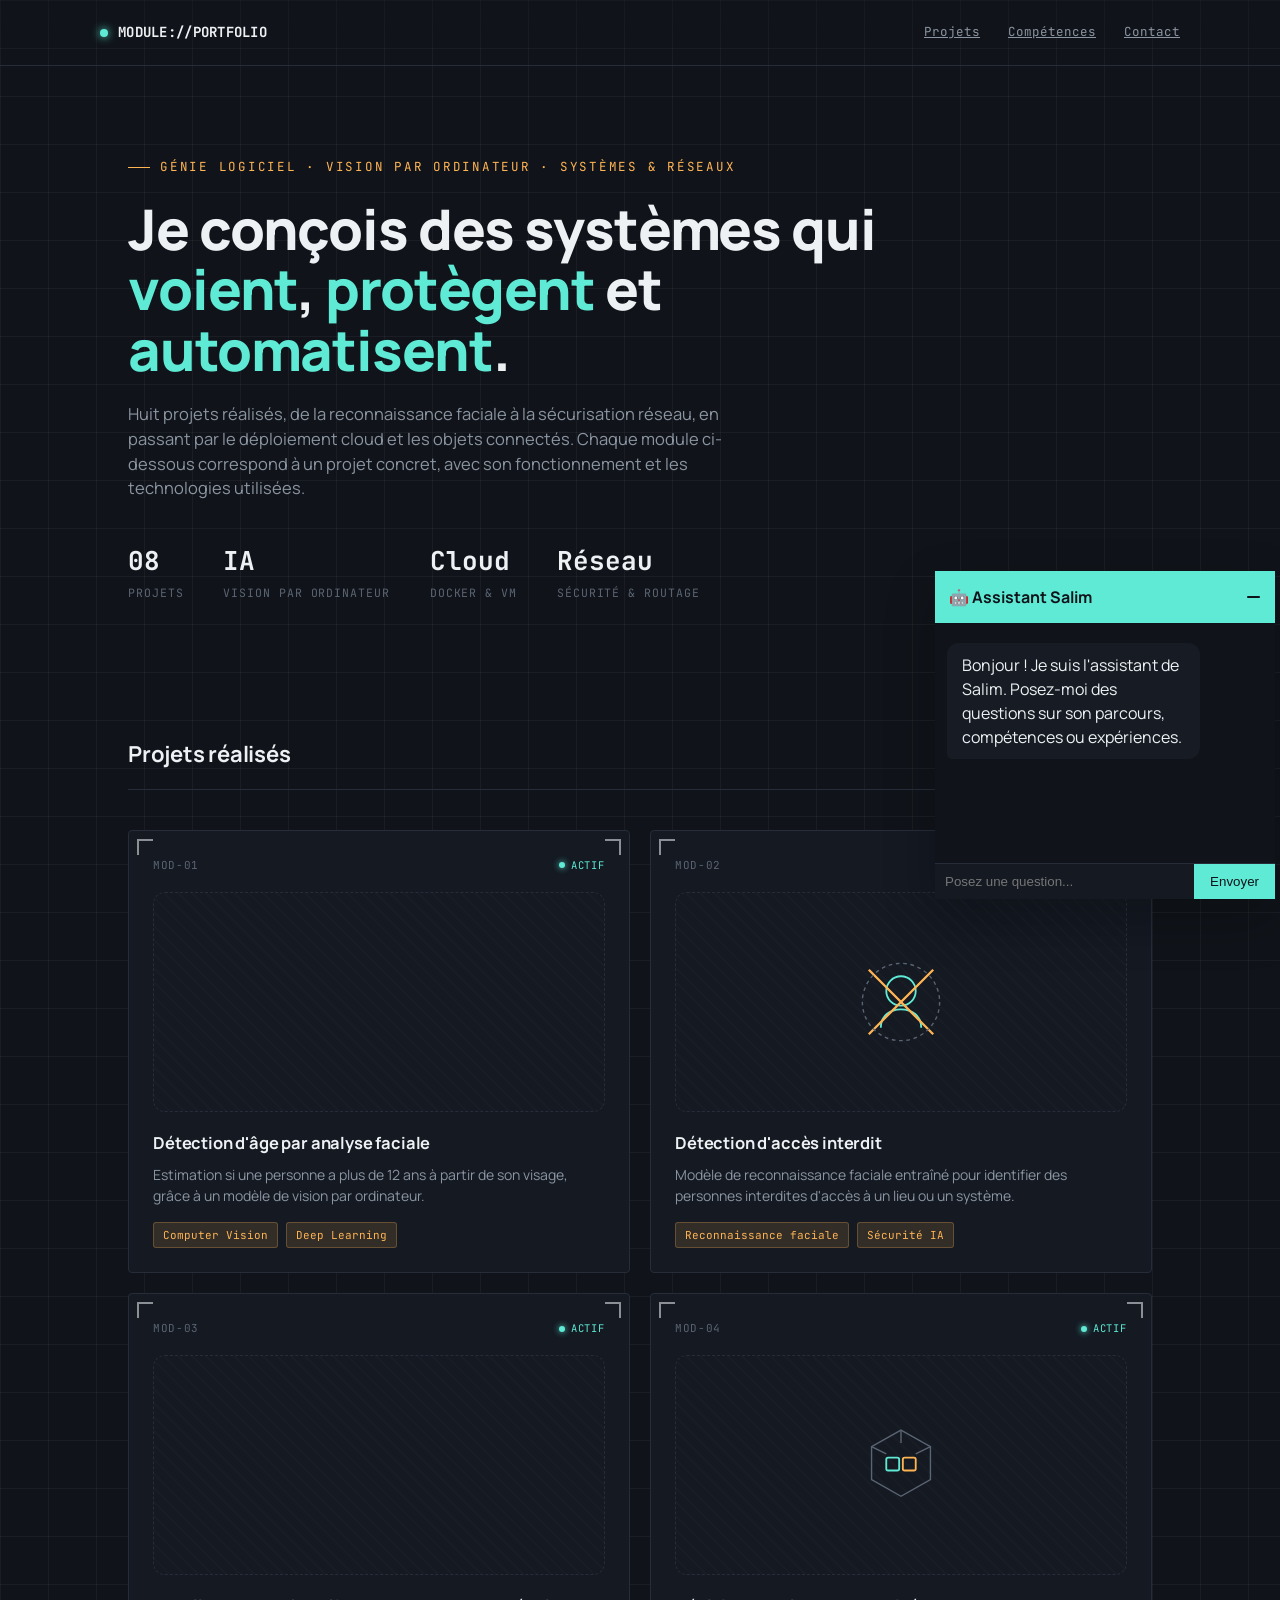
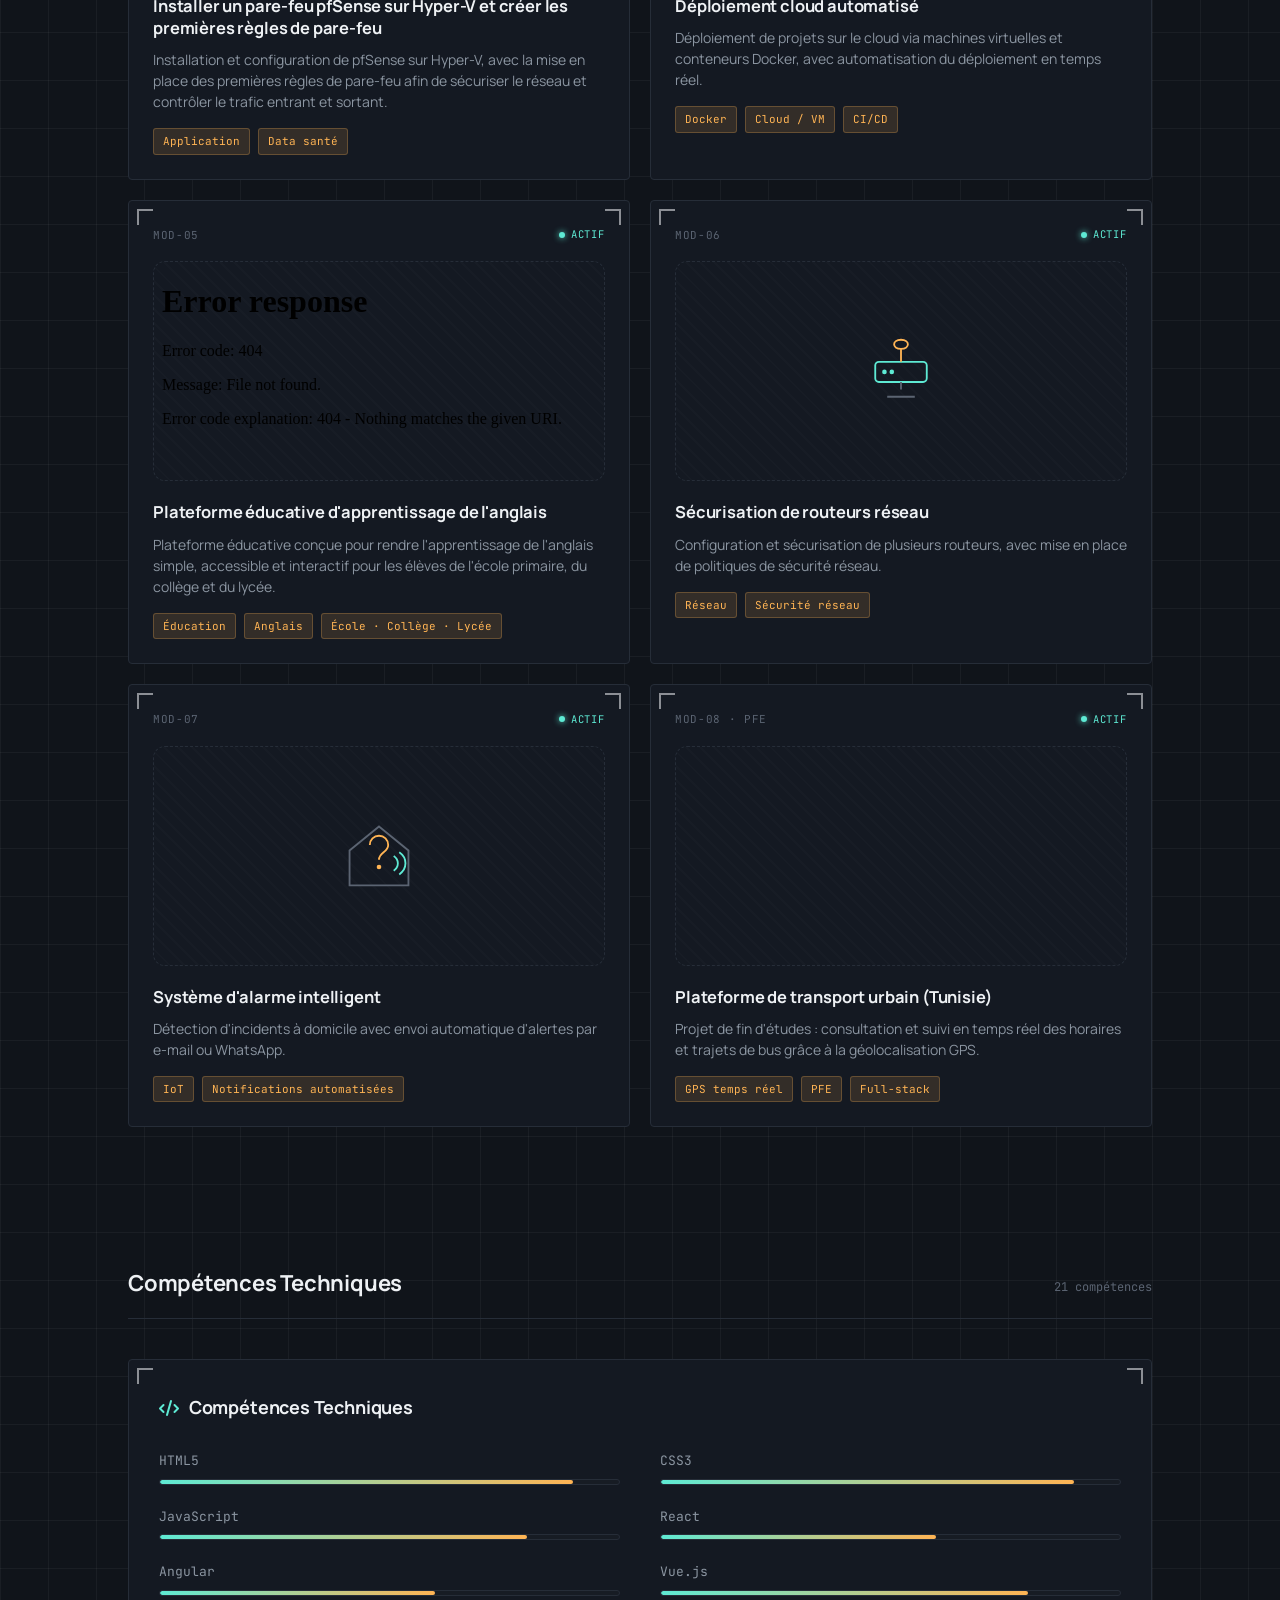
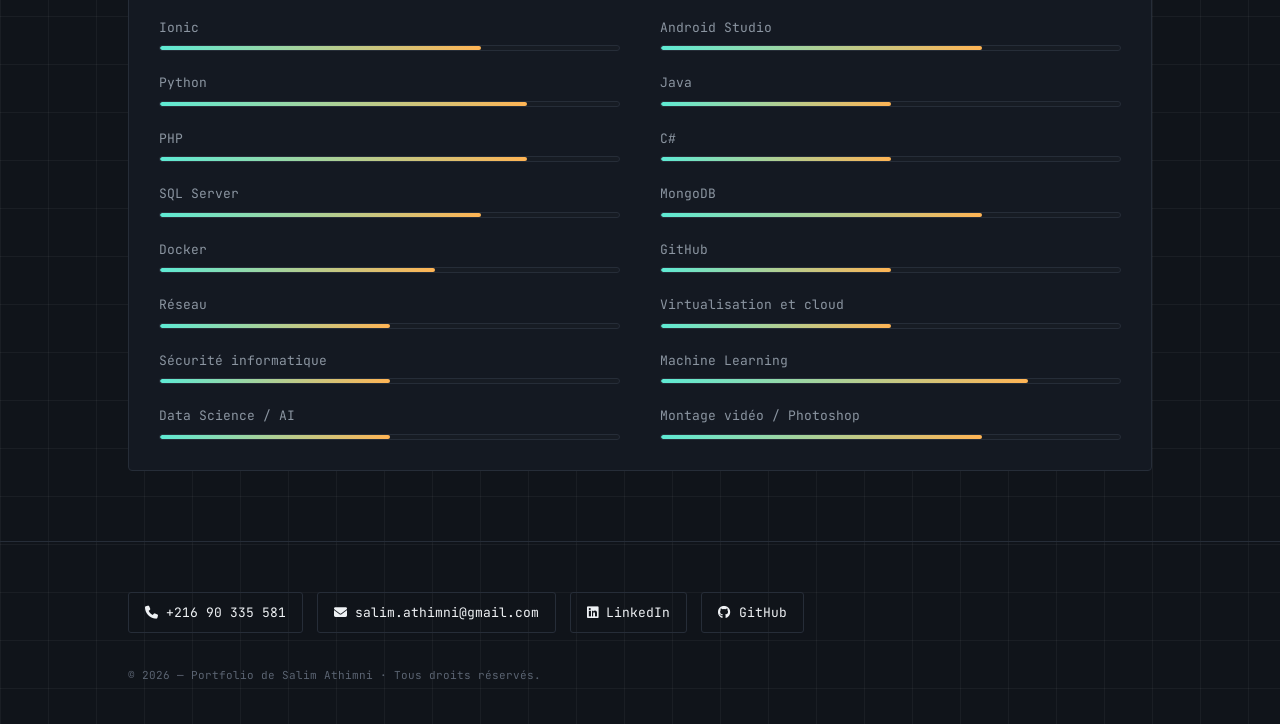
==== commit edcbd62e: "Add files via upload" ====
--- a/index.html
+++ b/index.html
@@ -402,6 +402,21 @@
   @media (prefers-reduced-motion: reduce){
     *{ transition: none !important; }
   }
+
+  .card-icon {
+  width: 100%;
+  height: 220px;
+  overflow: hidden;
+  border-radius: 12px;
+}
+
+.card-icon iframe {
+  width: 100%;
+  height: 100%;
+  border: none;
+  display: block;
+}
+
 </style>
 </head>
 <body>
@@ -445,16 +460,18 @@
 
       <!-- 1 -->
       <div class="card">
-        <div class="card-top"><span class="mod-id">MOD-01</span><span class="status">Actif</span></div>
+        <div class="card-top">
+          <span class="mod-id">MOD-01</span>
+          <span class="status">Actif</span>
+        </div>
+
         <div class="card-icon">
-          <svg viewBox="0 0 100 100" fill="none">
-            <rect x="20" y="15" width="60" height="70" rx="8" stroke="var(--accent-teal)" stroke-width="2"/>
-            <circle cx="50" cy="42" r="14" stroke="var(--accent-amber)" stroke-width="2"/>
-            <path d="M32 72c0-10 8-16 18-16s18 6 18 16" stroke="var(--accent-amber)" stroke-width="2"/>
-            <path d="M10 10h12M10 10v12M90 10h-12M90 10v12M10 90h12M10 90v-12M90 90h-12M90 90v-12" stroke="var(--text-tertiary)" stroke-width="2"/>
-            <text x="50" y="95" text-anchor="middle" font-family="JetBrains Mono" font-size="9" fill="var(--accent-teal)">AGE: 12+</text>
-          </svg>
-        </div>
+          <video autoplay muted loop playsinline>
+            <source src="V1.mp4" type="video/mp4">
+            Votre navigateur ne supporte pas la vidéo.
+          </video>
+        </div>
+
         <h3>Détection d'âge par analyse faciale</h3>
         <p>Estimation si une personne a plus de 12 ans à partir de son visage, grâce à un modèle de vision par ordinateur.</p>
         <div class="tags"><span class="tag">Computer Vision</span><span class="tag">Deep Learning</span></div>
@@ -508,18 +525,33 @@
 
       <!-- 5 -->
       <div class="card">
-        <div class="card-top"><span class="mod-id">MOD-05</span><span class="status">Actif</span></div>
+        <div class="card-top">
+          <span class="mod-id">MOD-05 </span>
+          <span class="status">Actif</span>
+        </div>
+
         <div class="card-icon">
-          <svg viewBox="0 0 100 100" fill="none">
-            <circle cx="42" cy="38" r="16" stroke="var(--accent-amber)" stroke-width="2"/>
-            <rect x="38" y="52" width="8" height="20" fill="var(--accent-amber)"/>
-            <path d="M55 62 h20 M68 62 v10 M75 62 v6" stroke="var(--accent-teal)" stroke-width="2"/>
-            <rect x="20" y="20" width="60" height="60" rx="6" stroke="var(--text-tertiary)" stroke-width="1.2" stroke-dasharray="3 4"/>
-          </svg>
-        </div>
-        <h3>Chiffrement de données par clés aléatoires</h3>
-        <p>Système de chiffrement garantissant la confidentialité des informations grâce à une génération de clés aléatoires.</p>
-        <div class="tags"><span class="tag">Cryptographie</span><span class="tag">Sécurité</span></div>
+          <iframe
+            src="english/index.html"
+            title="Plateforme éducative d'apprentissage de l'anglais"
+            loading="lazy"
+            frameborder="0">
+          </iframe>
+        </div>
+
+        <h3>Plateforme éducative d'apprentissage de l'anglais</h3>
+
+        <p>
+          Plateforme éducative conçue pour rendre l'apprentissage de l'anglais
+          simple, accessible et interactif pour les élèves de l'école primaire,
+          du collège et du lycée.
+        </p>
+
+        <div class="tags">
+          <span class="tag">Éducation</span>
+          <span class="tag">Anglais</span>
+          <span class="tag">École · Collège · Lycée</span>
+        </div>
       </div>
 
       <!-- 6 -->
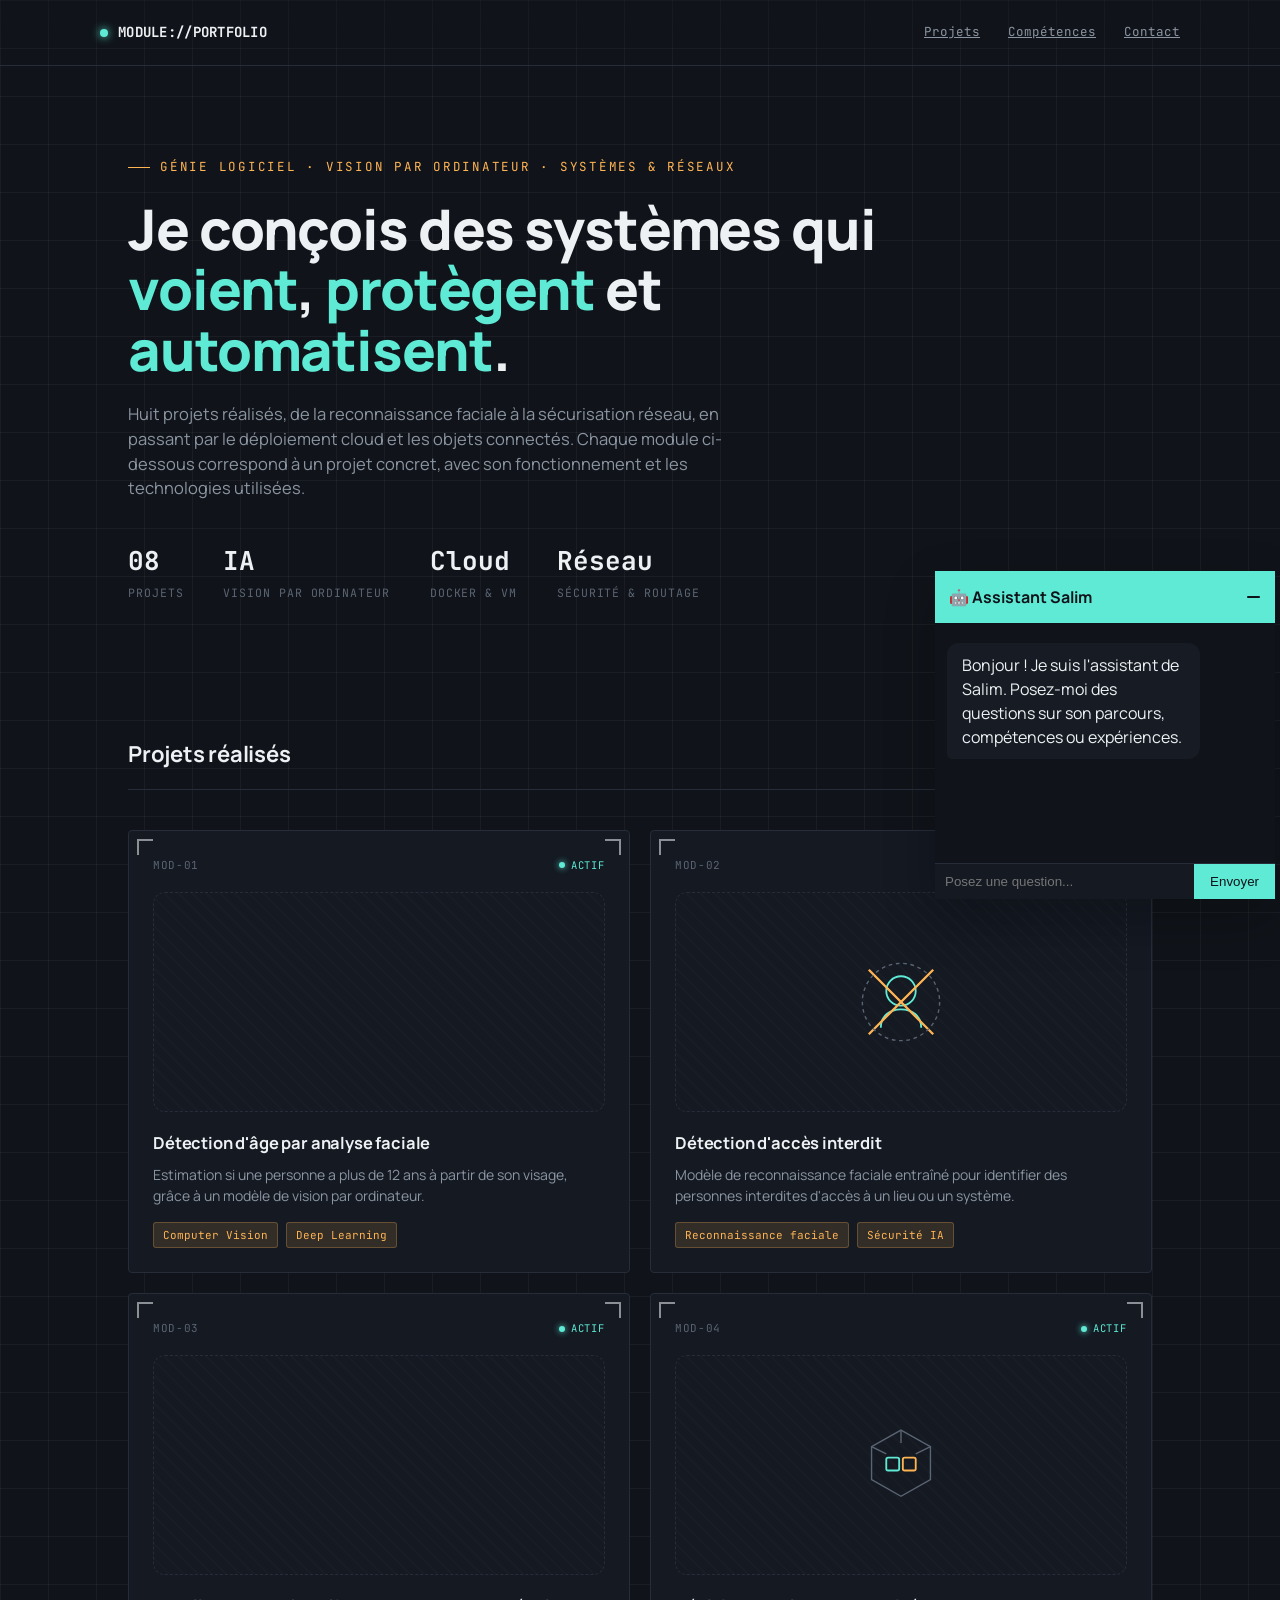
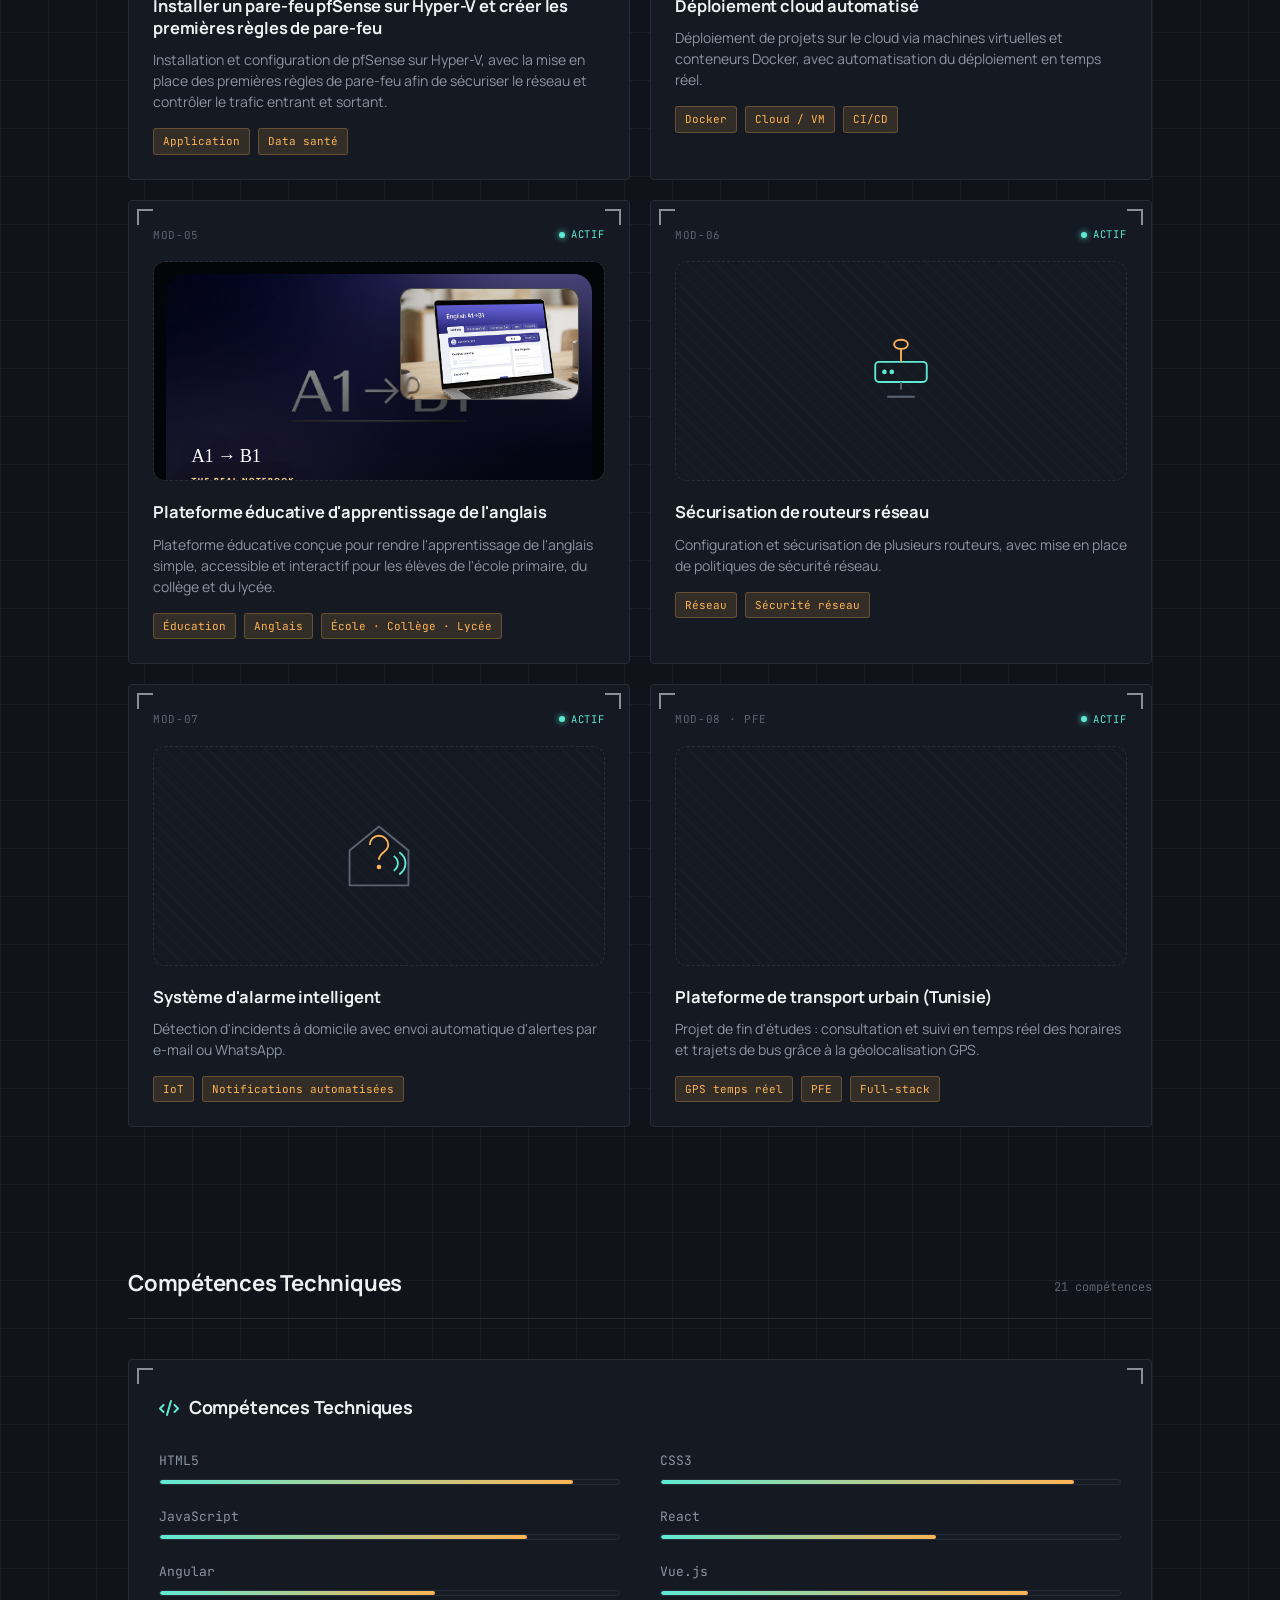
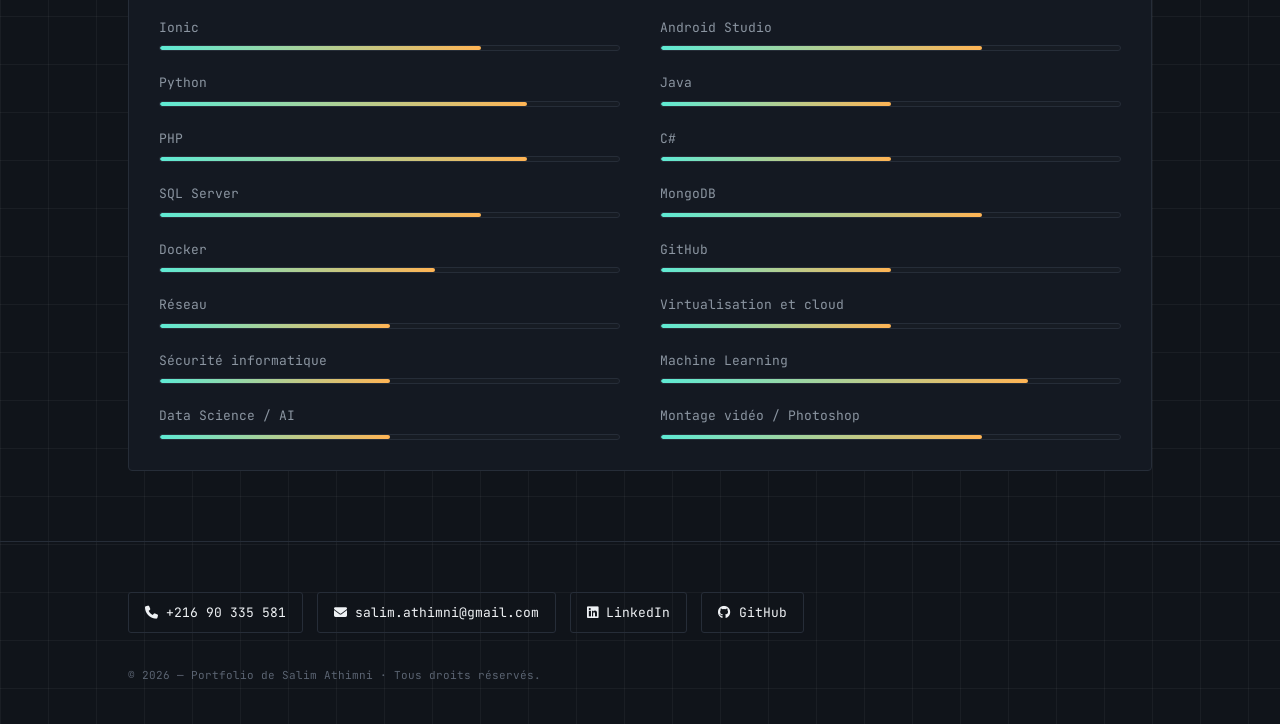
==== commit 3f4ee95c: "Update index.html" ====
--- a/index.html
+++ b/index.html
@@ -532,7 +532,7 @@
 
         <div class="card-icon">
           <iframe
-            src="english/index.html"
+            src="English/index.html"
             title="Plateforme éducative d'apprentissage de l'anglais"
             loading="lazy"
             frameborder="0">
@@ -752,4 +752,4 @@
 </div>
 </body>
 <script src="script.js"></script>
-</html>+</html>
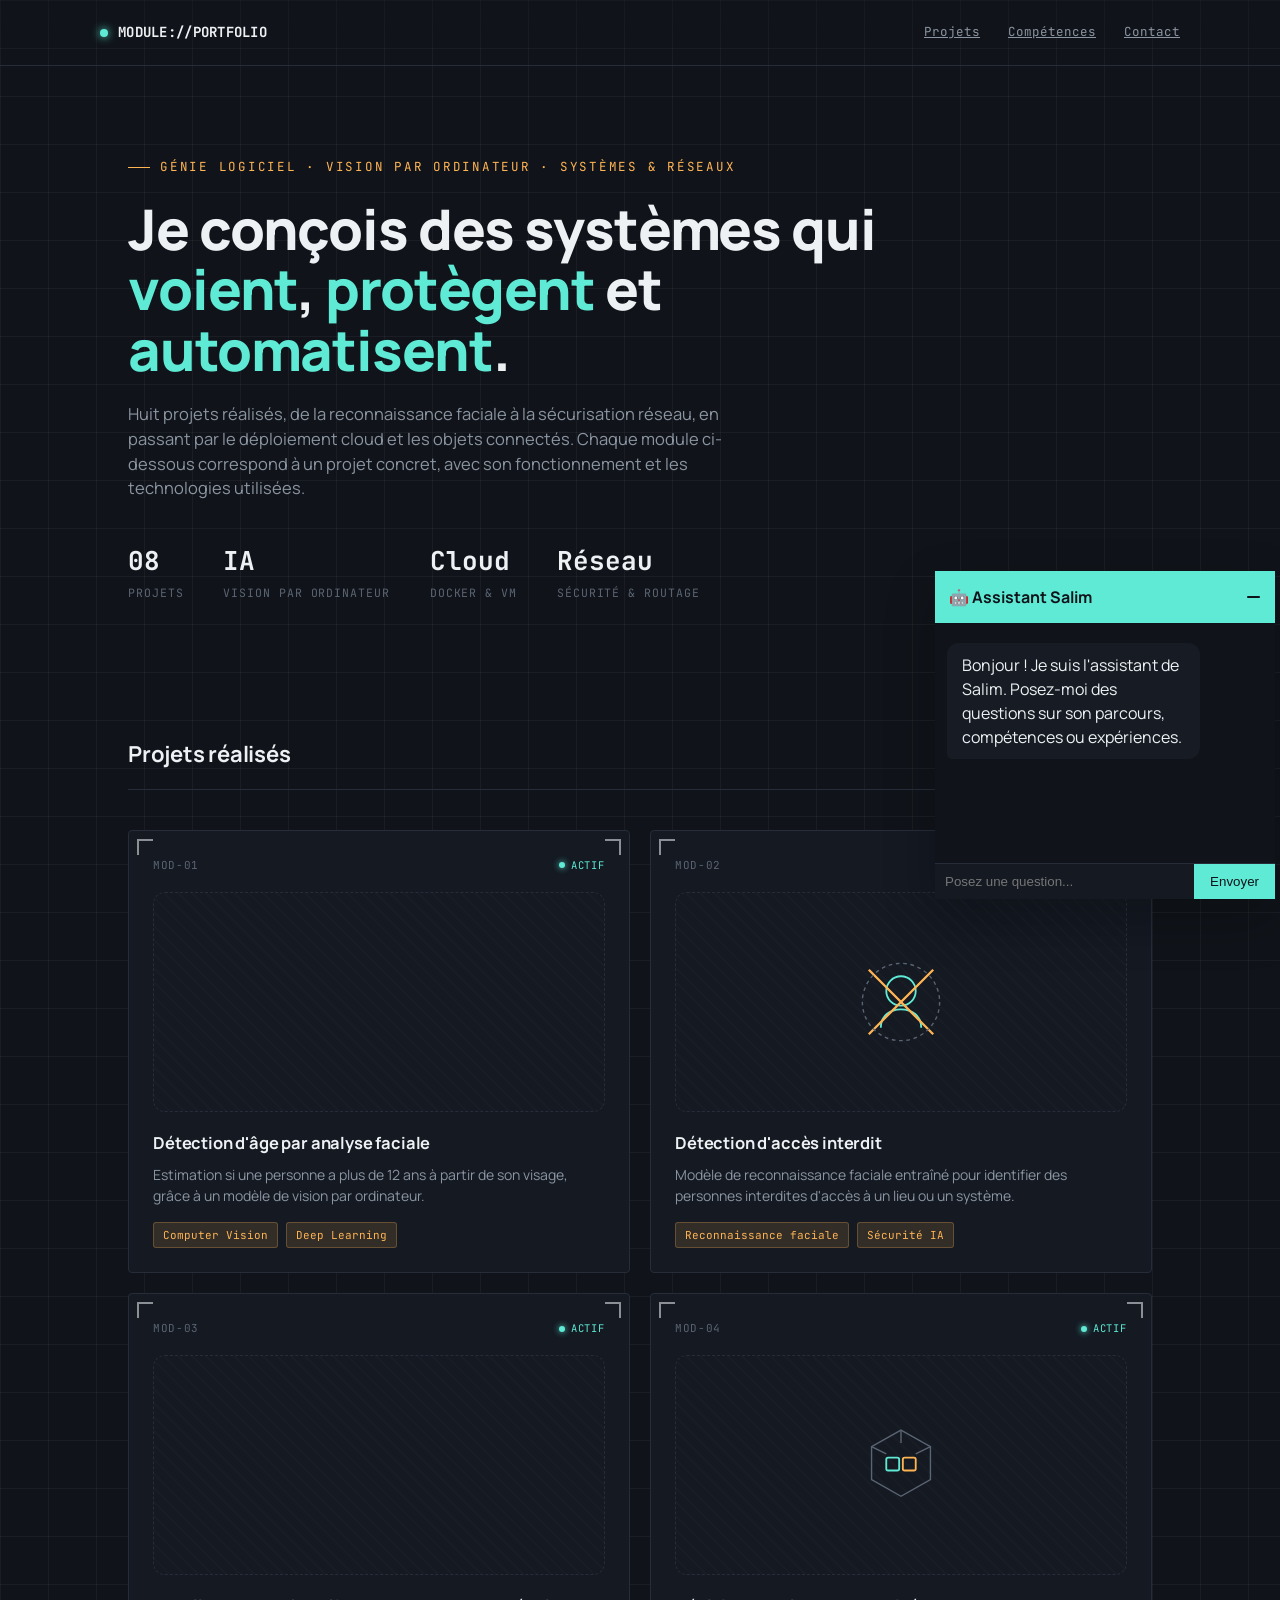
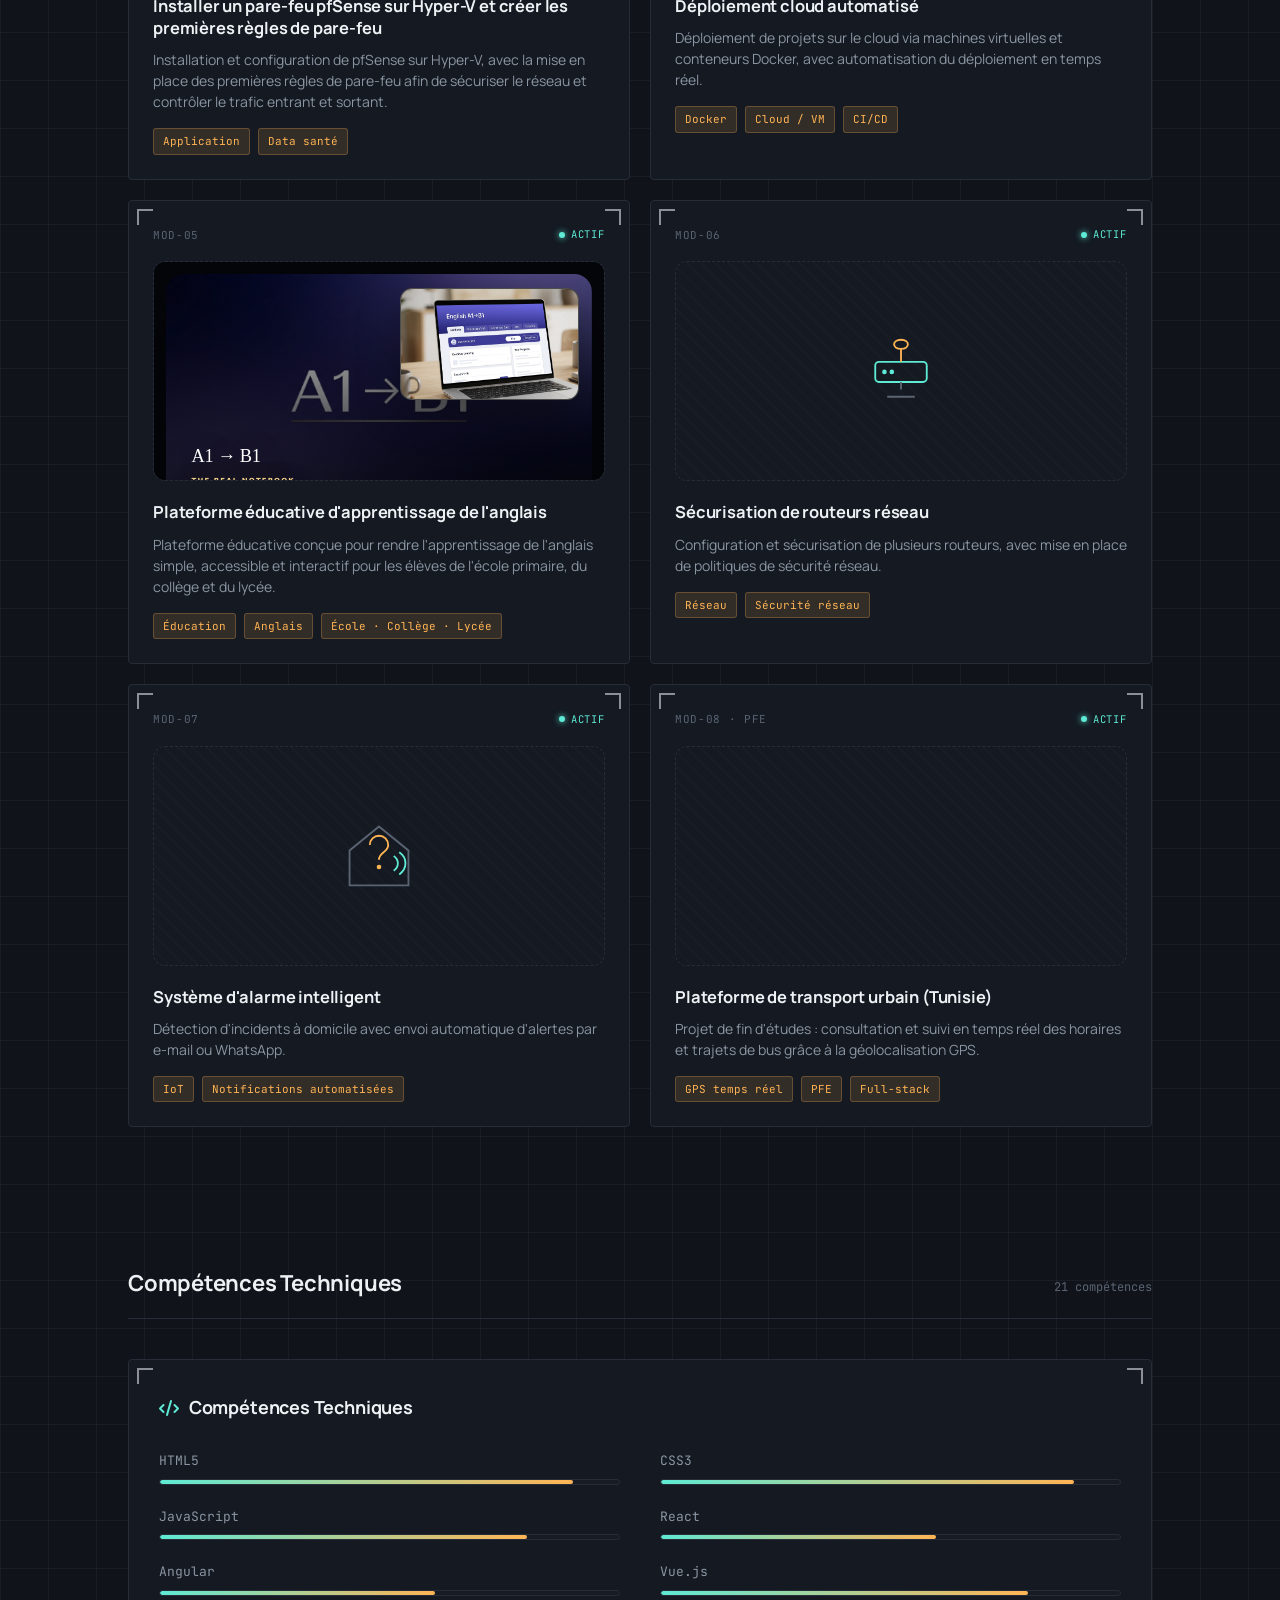
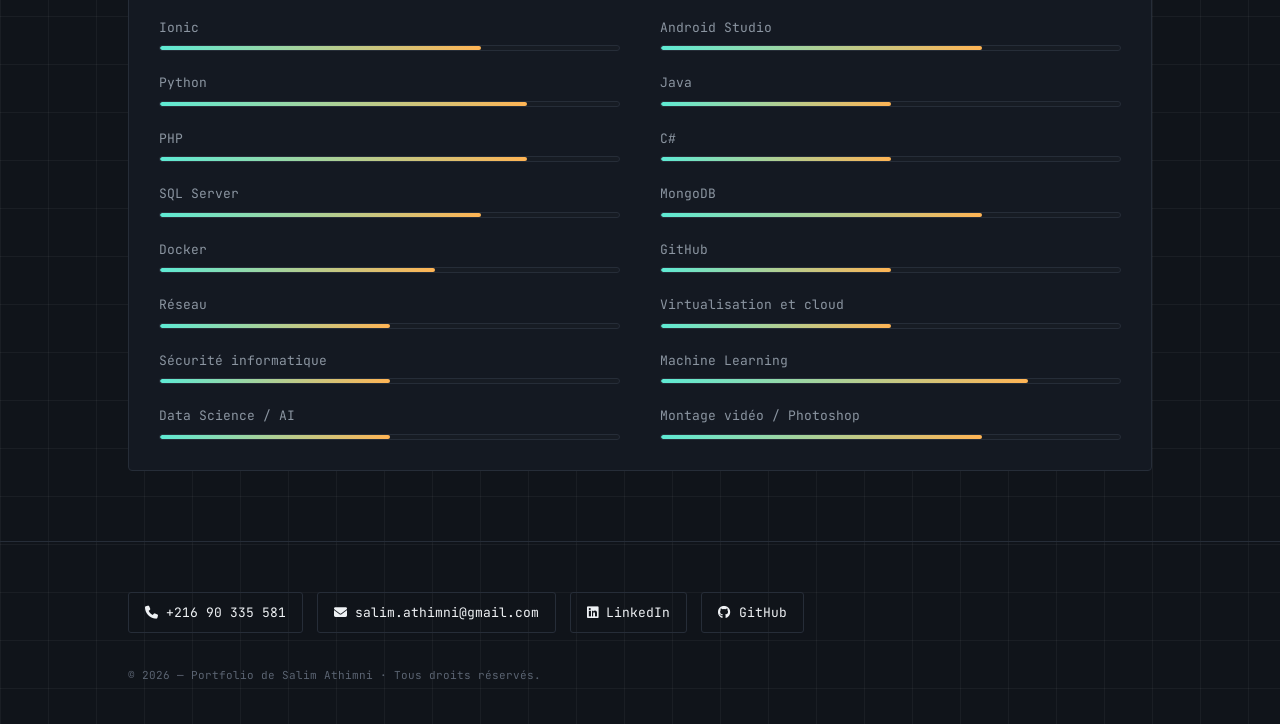
==== commit 374af8a6: "Fix video source filename case sensitivity" ====
--- a/index.html
+++ b/index.html
@@ -467,7 +467,7 @@
 
         <div class="card-icon">
           <video autoplay muted loop playsinline>
-            <source src="V1.mp4" type="video/mp4">
+            <source src="v1.mp4" type="video/mp4">
             Votre navigateur ne supporte pas la vidéo.
           </video>
         </div>
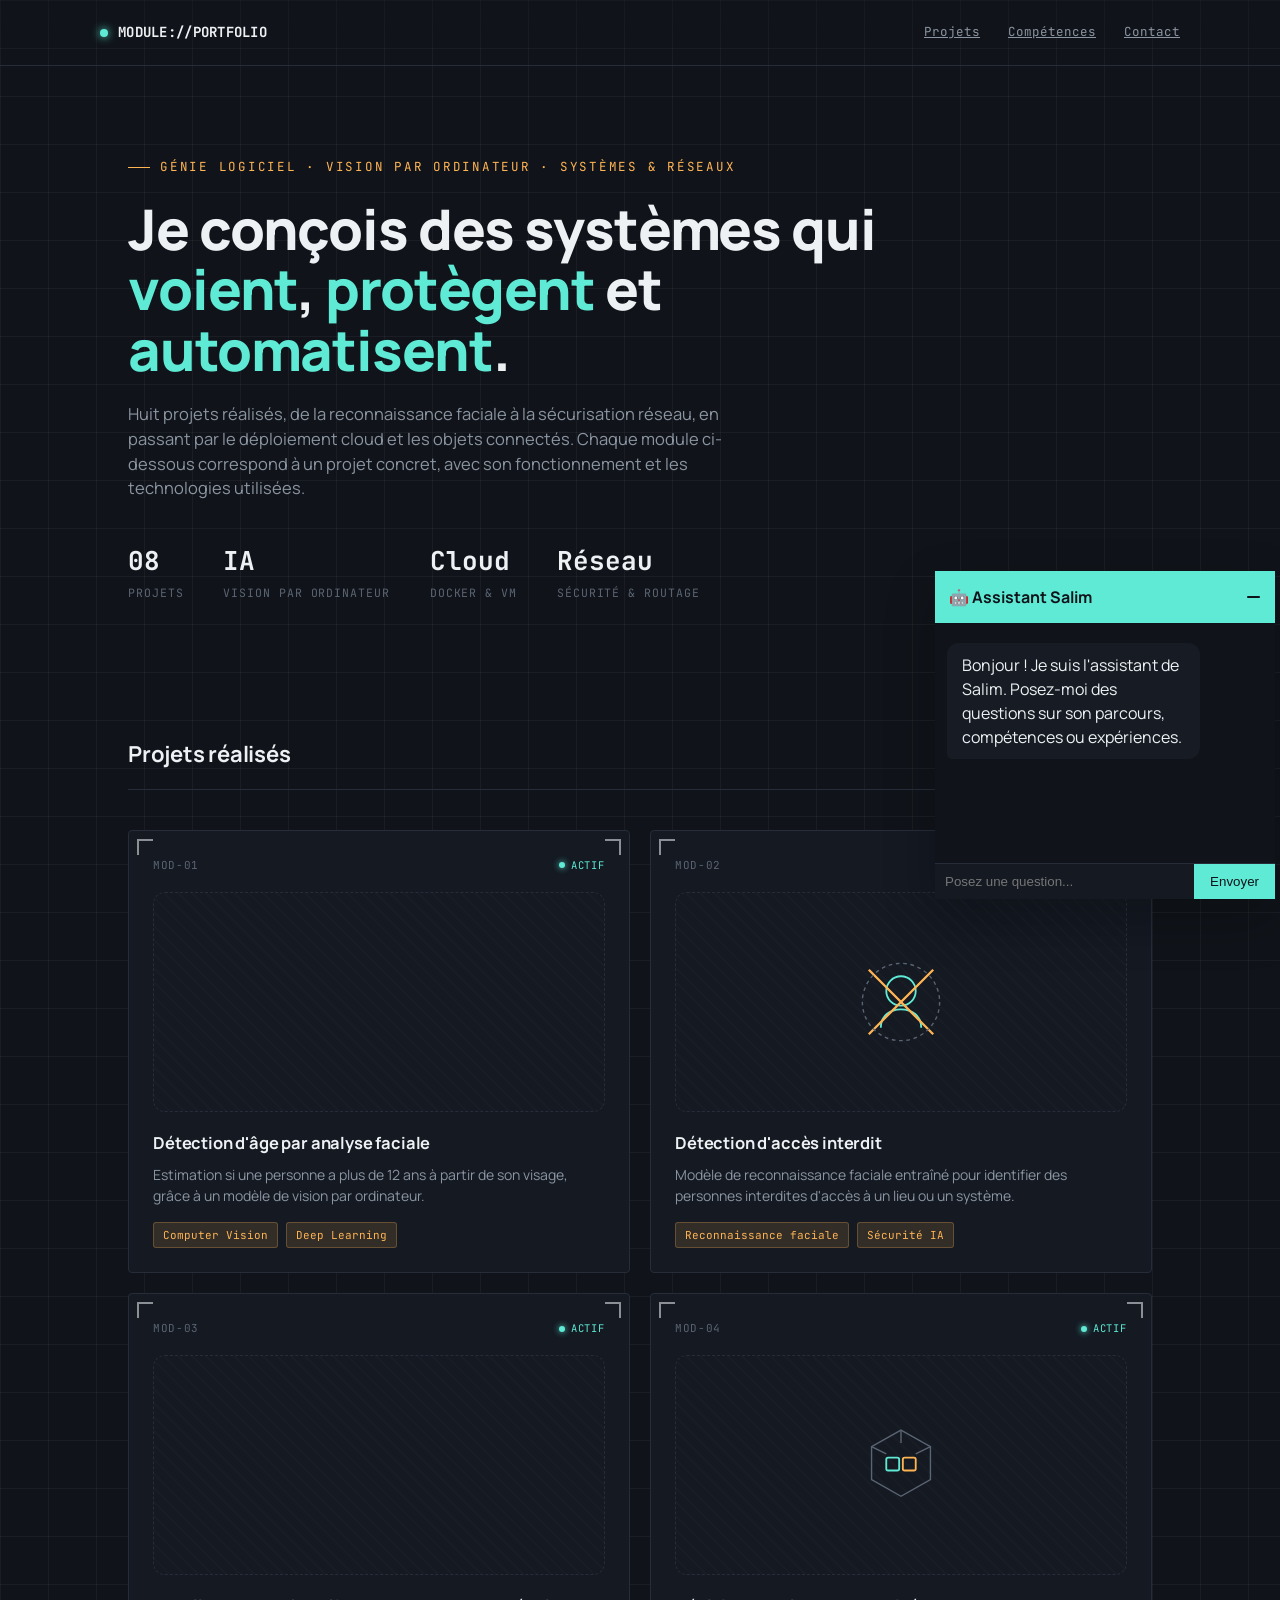
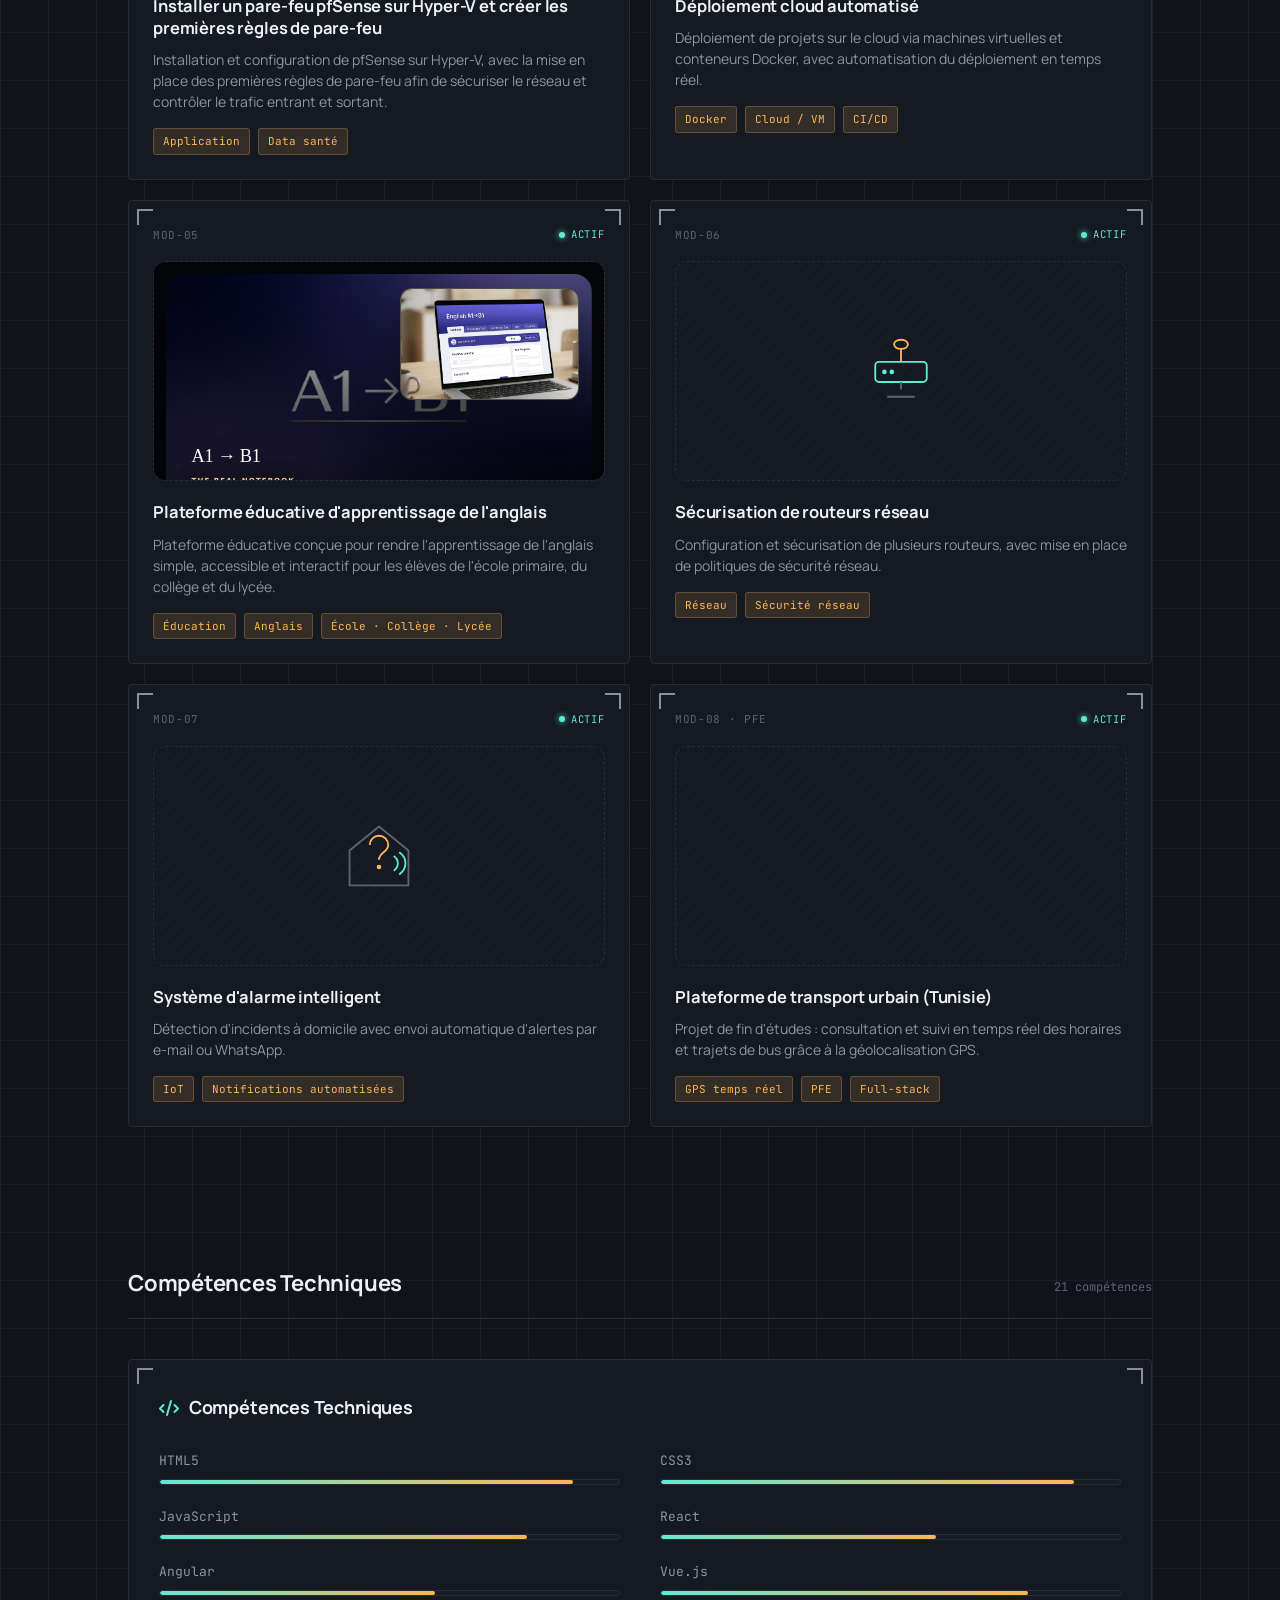
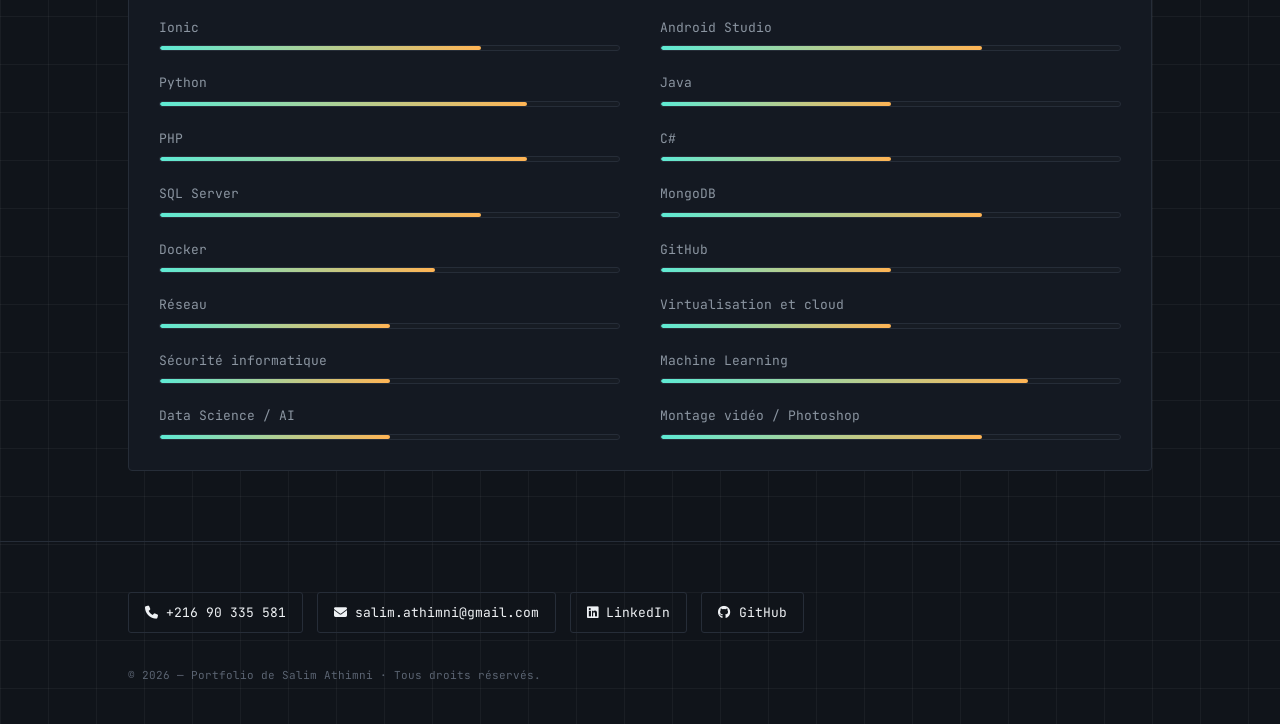
==== commit fd48ffe6: "Fix video source filename case sensitivity" ====
--- a/index.html
+++ b/index.html
@@ -467,7 +467,7 @@
 
         <div class="card-icon">
           <video autoplay muted loop playsinline>
-            <source src="v1.mp4" type="video/mp4">
+            <source src="V1.mp4" type="video/mp4">
             Votre navigateur ne supporte pas la vidéo.
           </video>
         </div>
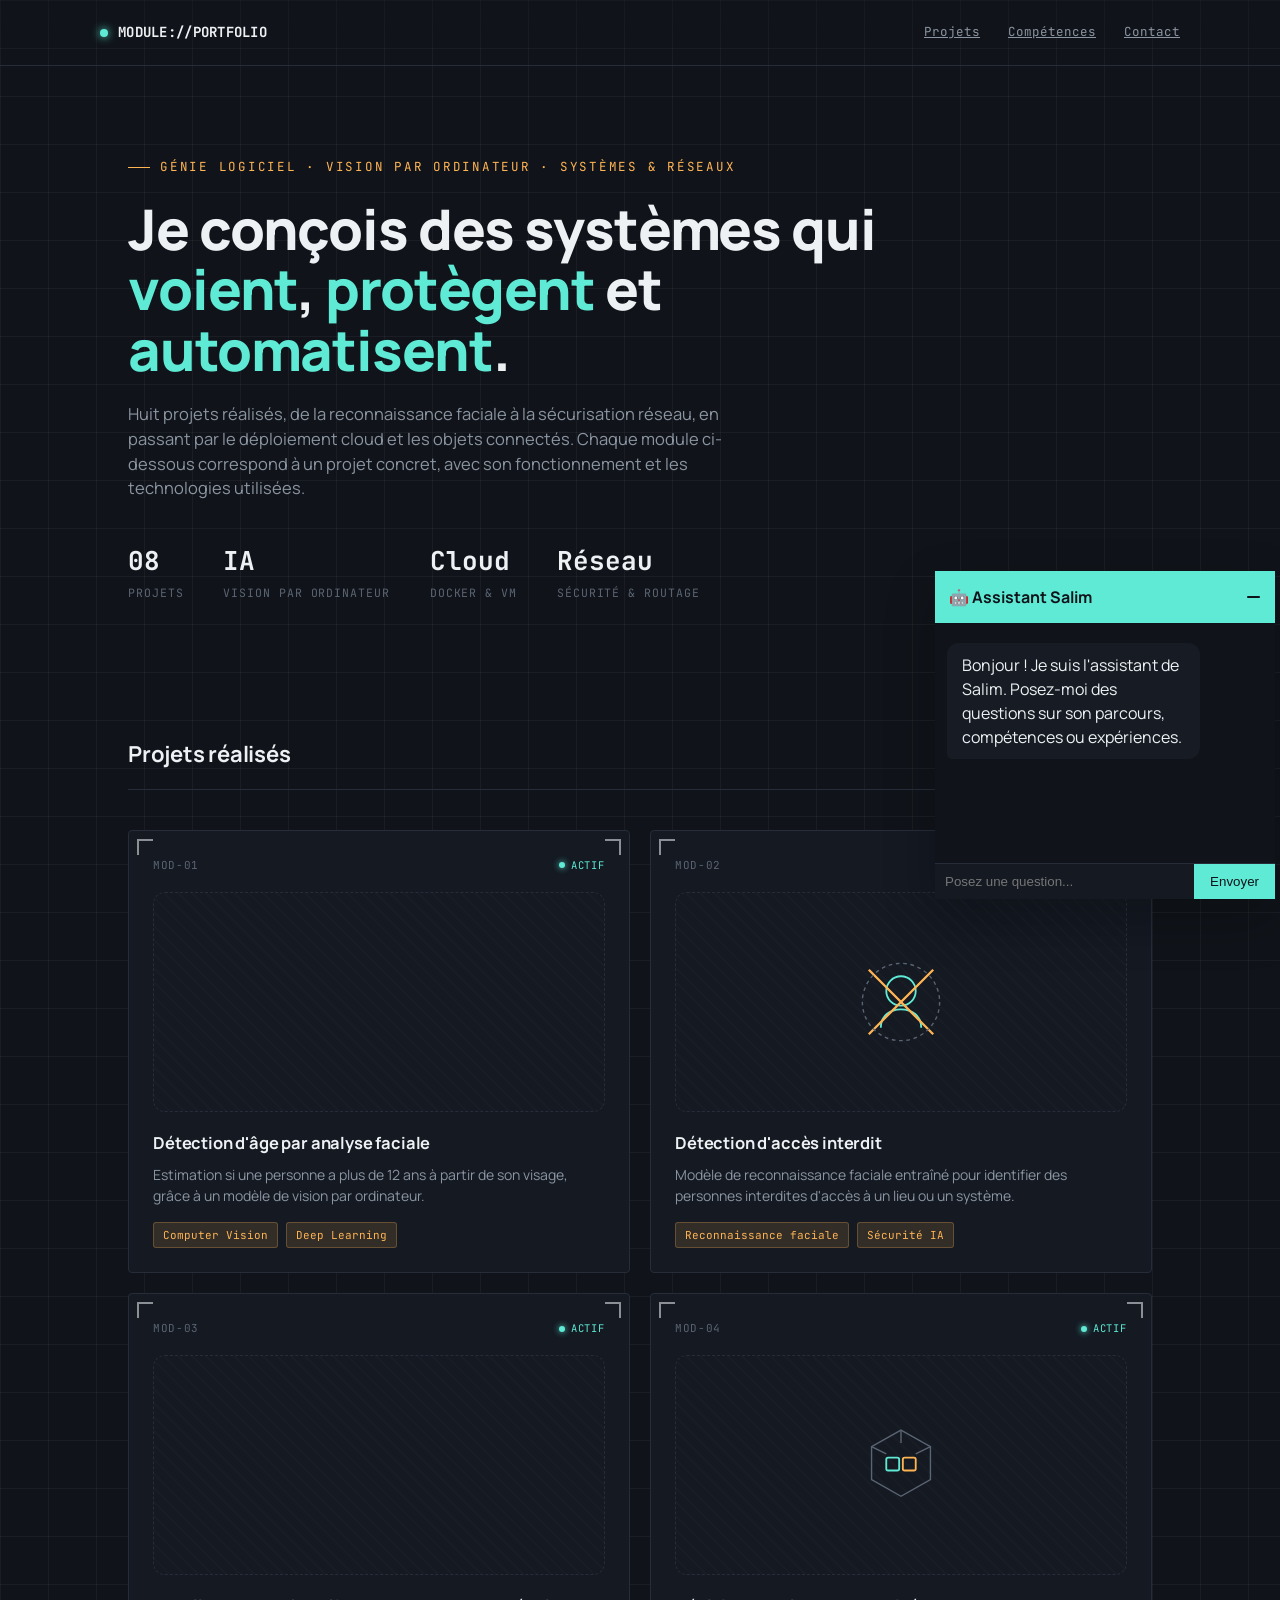
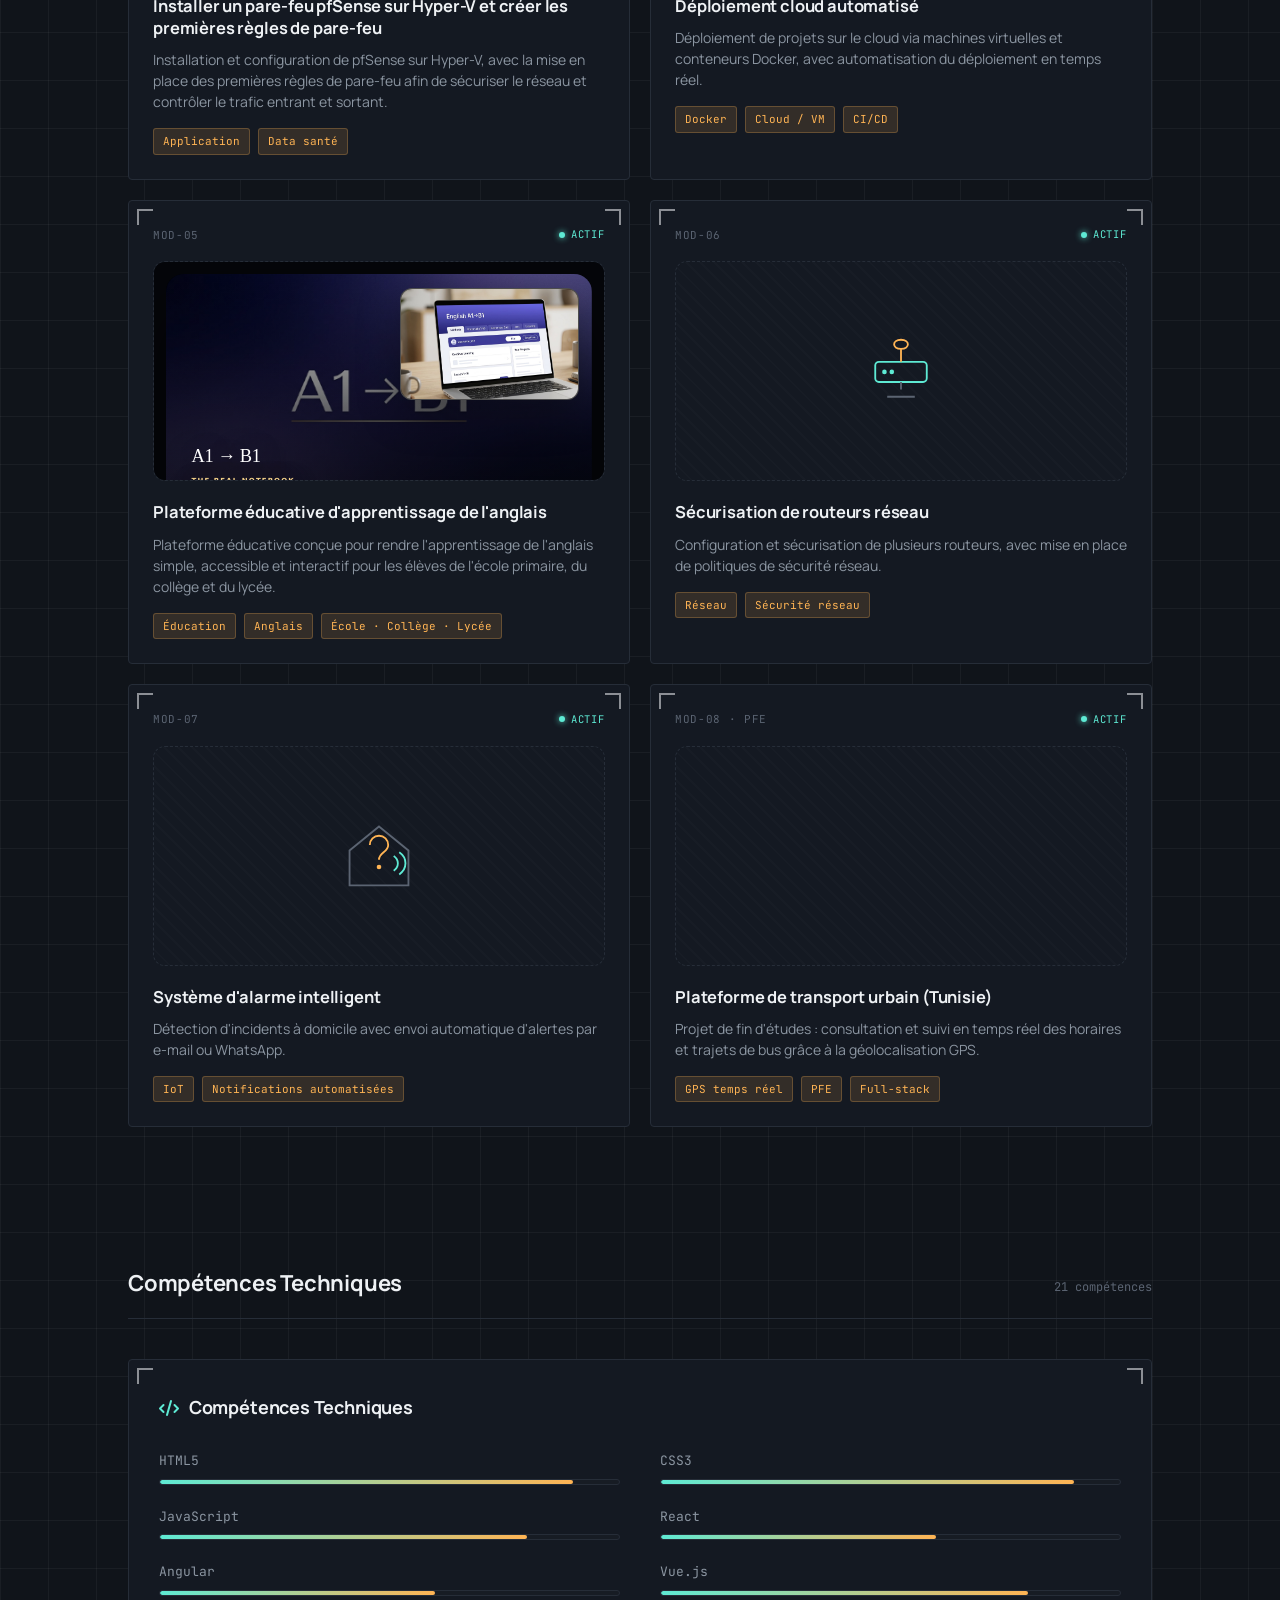
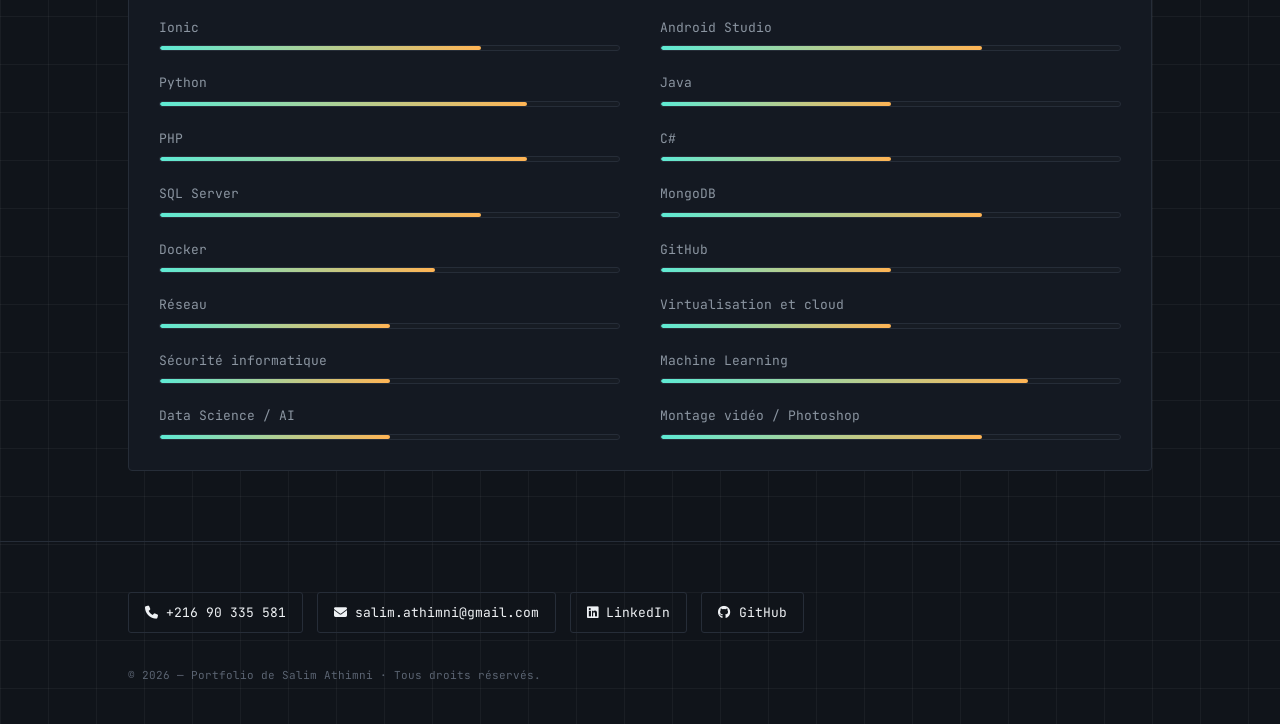
==== commit 410e7ab6: "Replace video source from V3.mp4 to V2.mp4" ====
--- a/index.html
+++ b/index.html
@@ -597,7 +597,7 @@
 
         <div class="card-icon">
           <video autoplay muted loop playsinline>
-            <source src="V3.mp4" type="video/mp4">
+            <source src="V2.mp4" type="video/mp4">
             Votre navigateur ne supporte pas la vidéo.
           </video>
         </div>
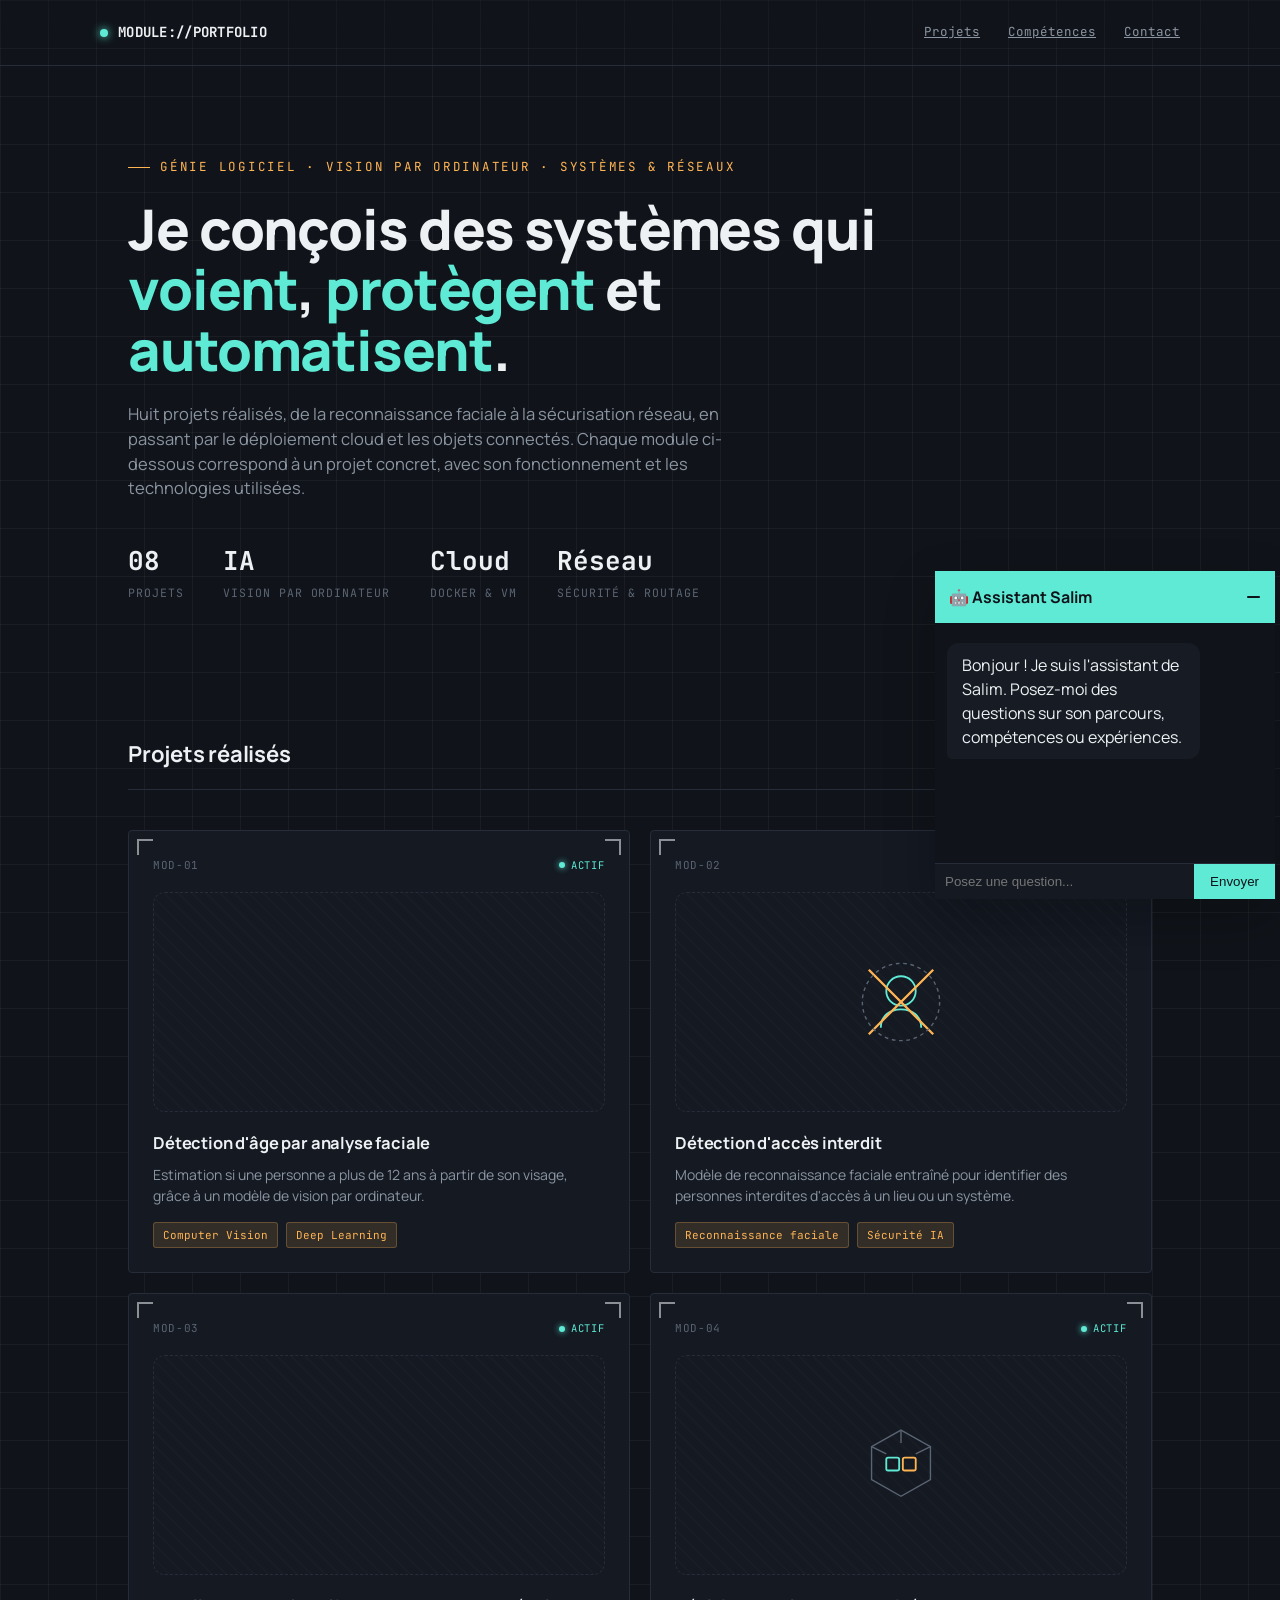
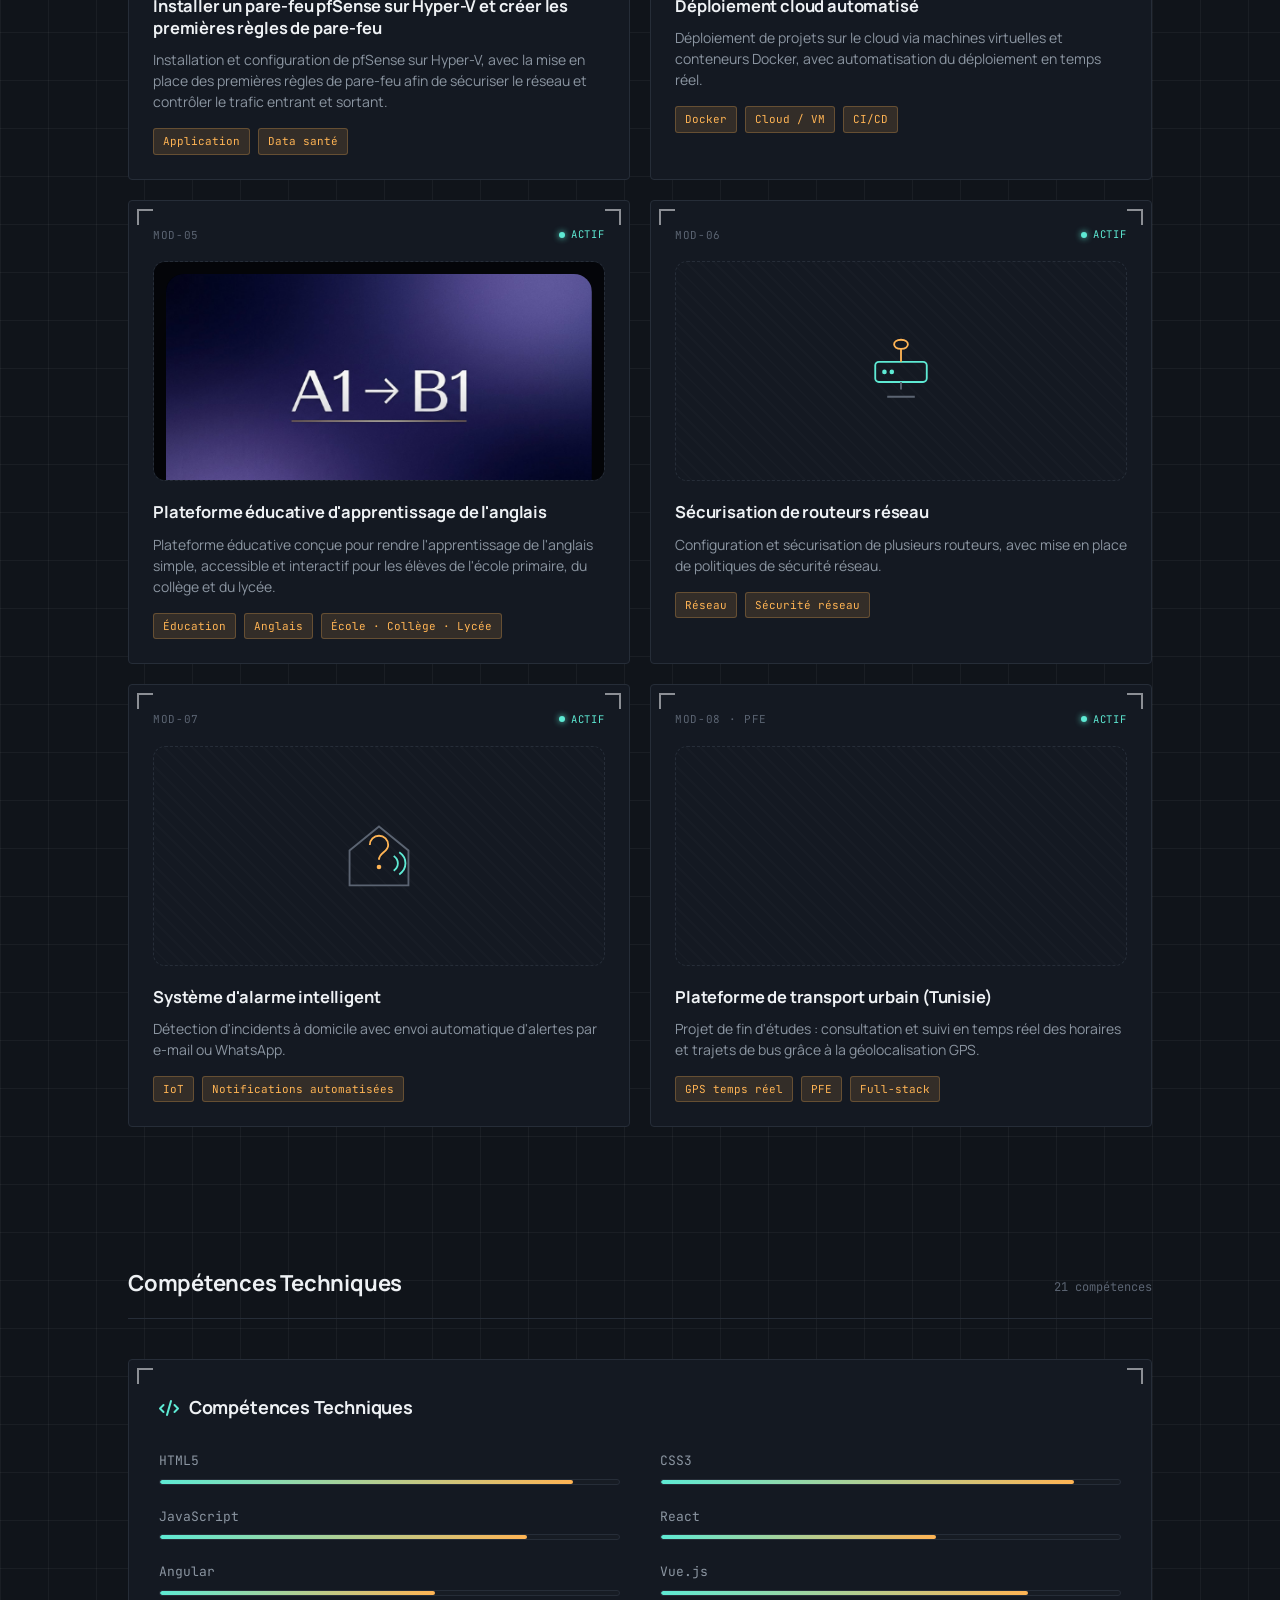
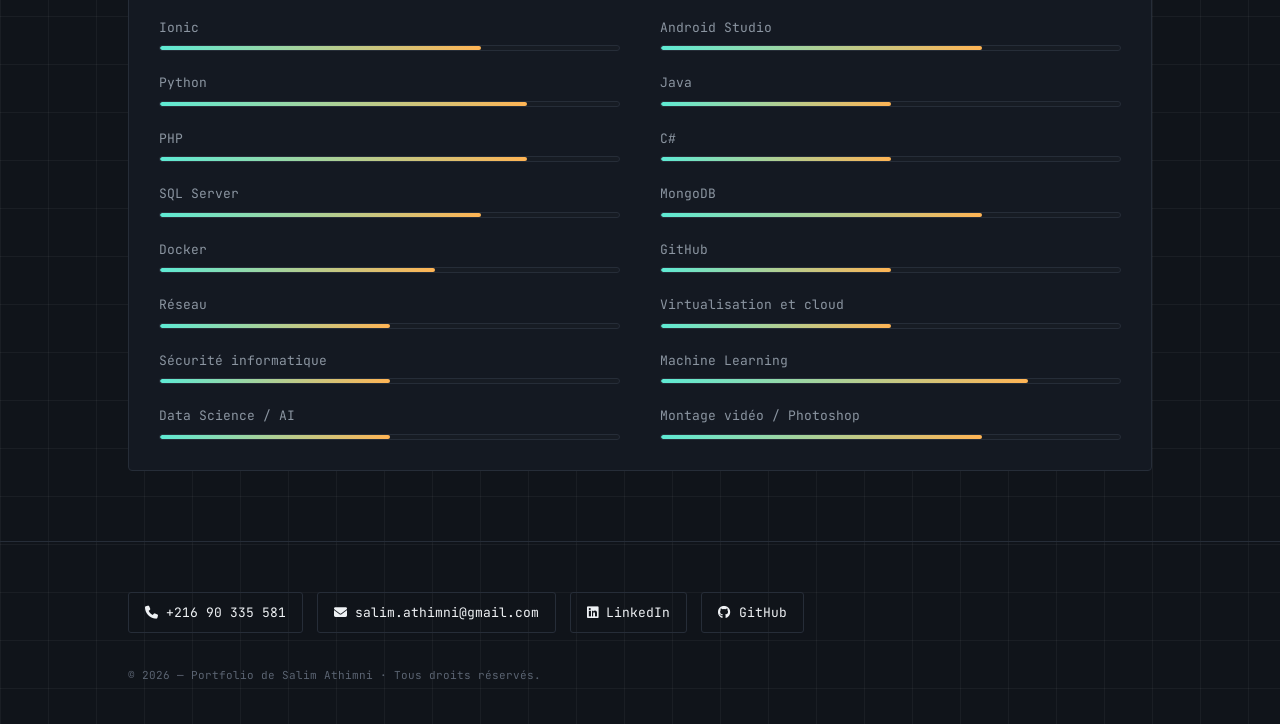
==== commit 254612f9: "Update index.html" ====
--- a/index.html
+++ b/index.html
@@ -597,7 +597,7 @@
 
         <div class="card-icon">
           <video autoplay muted loop playsinline>
-            <source src="V2.mp4" type="video/mp4">
+            <source src="V3.mp4" type="video/mp4">
             Votre navigateur ne supporte pas la vidéo.
           </video>
         </div>
